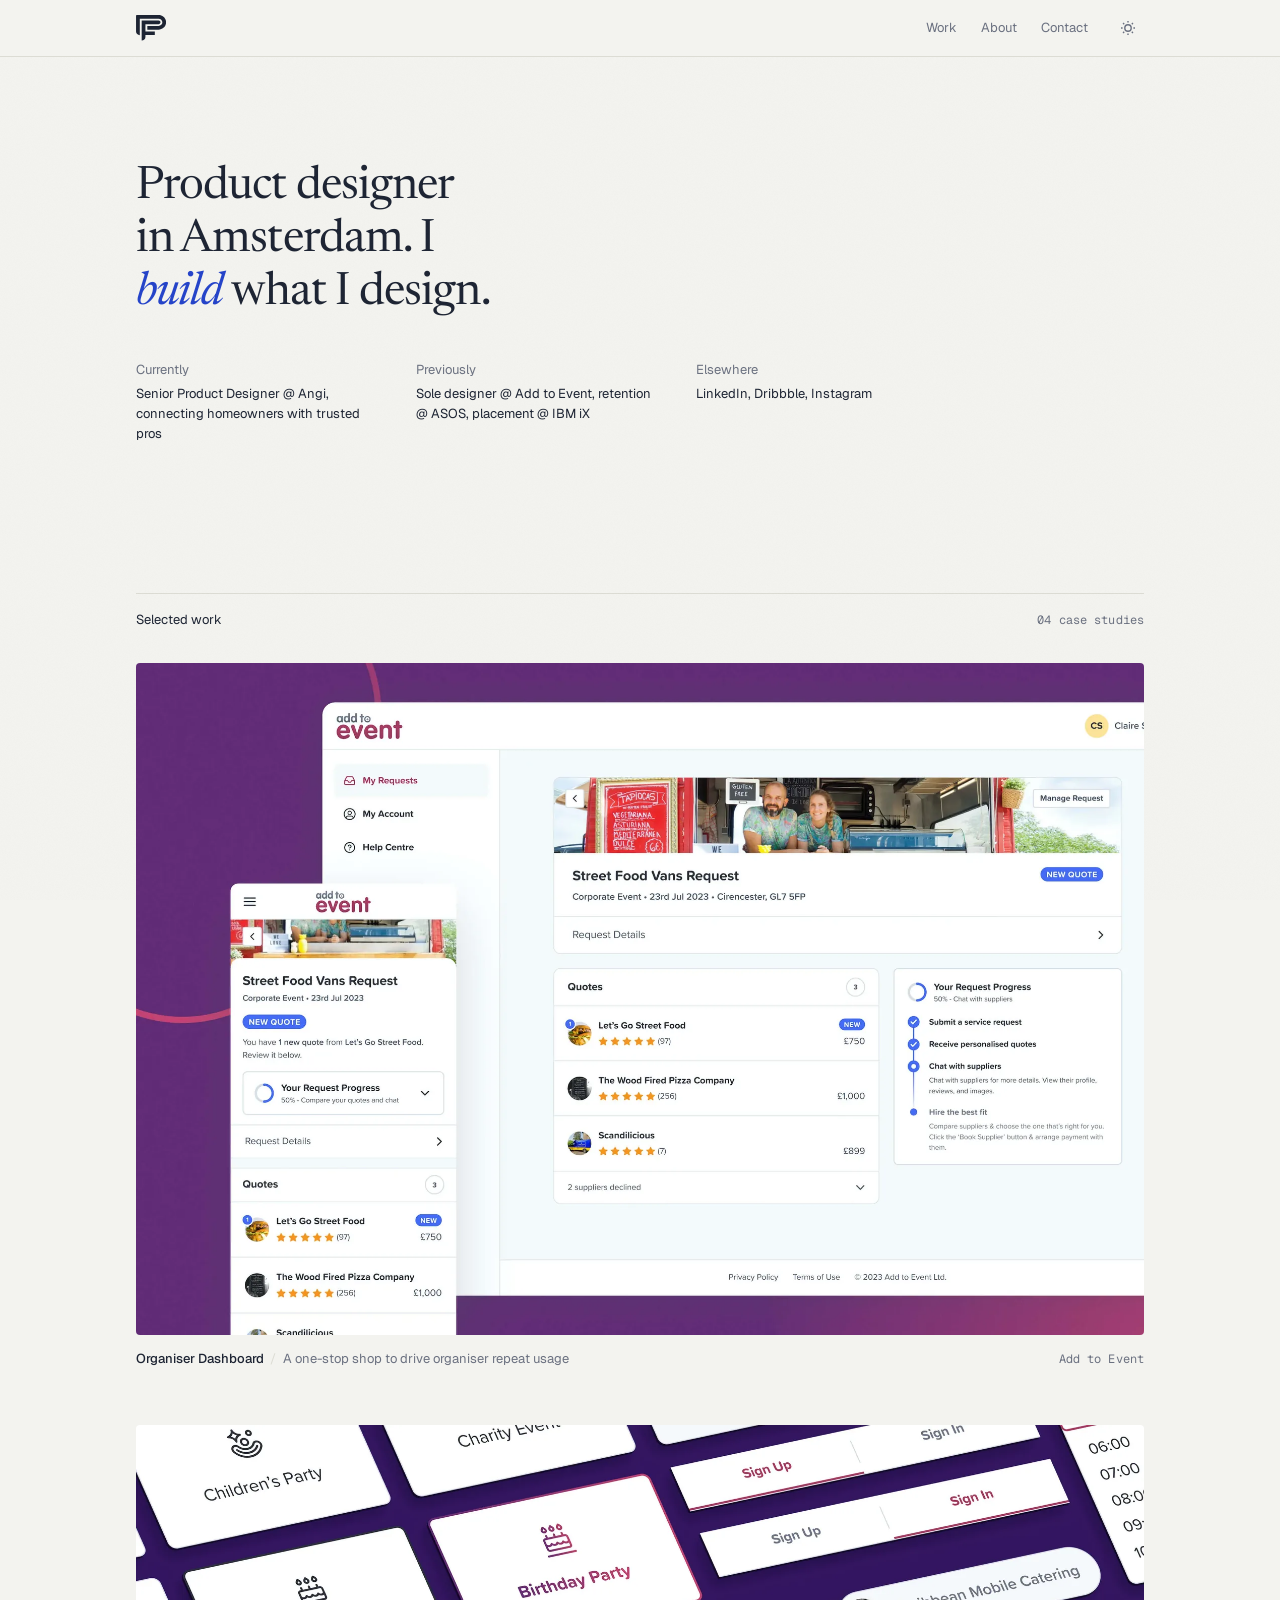
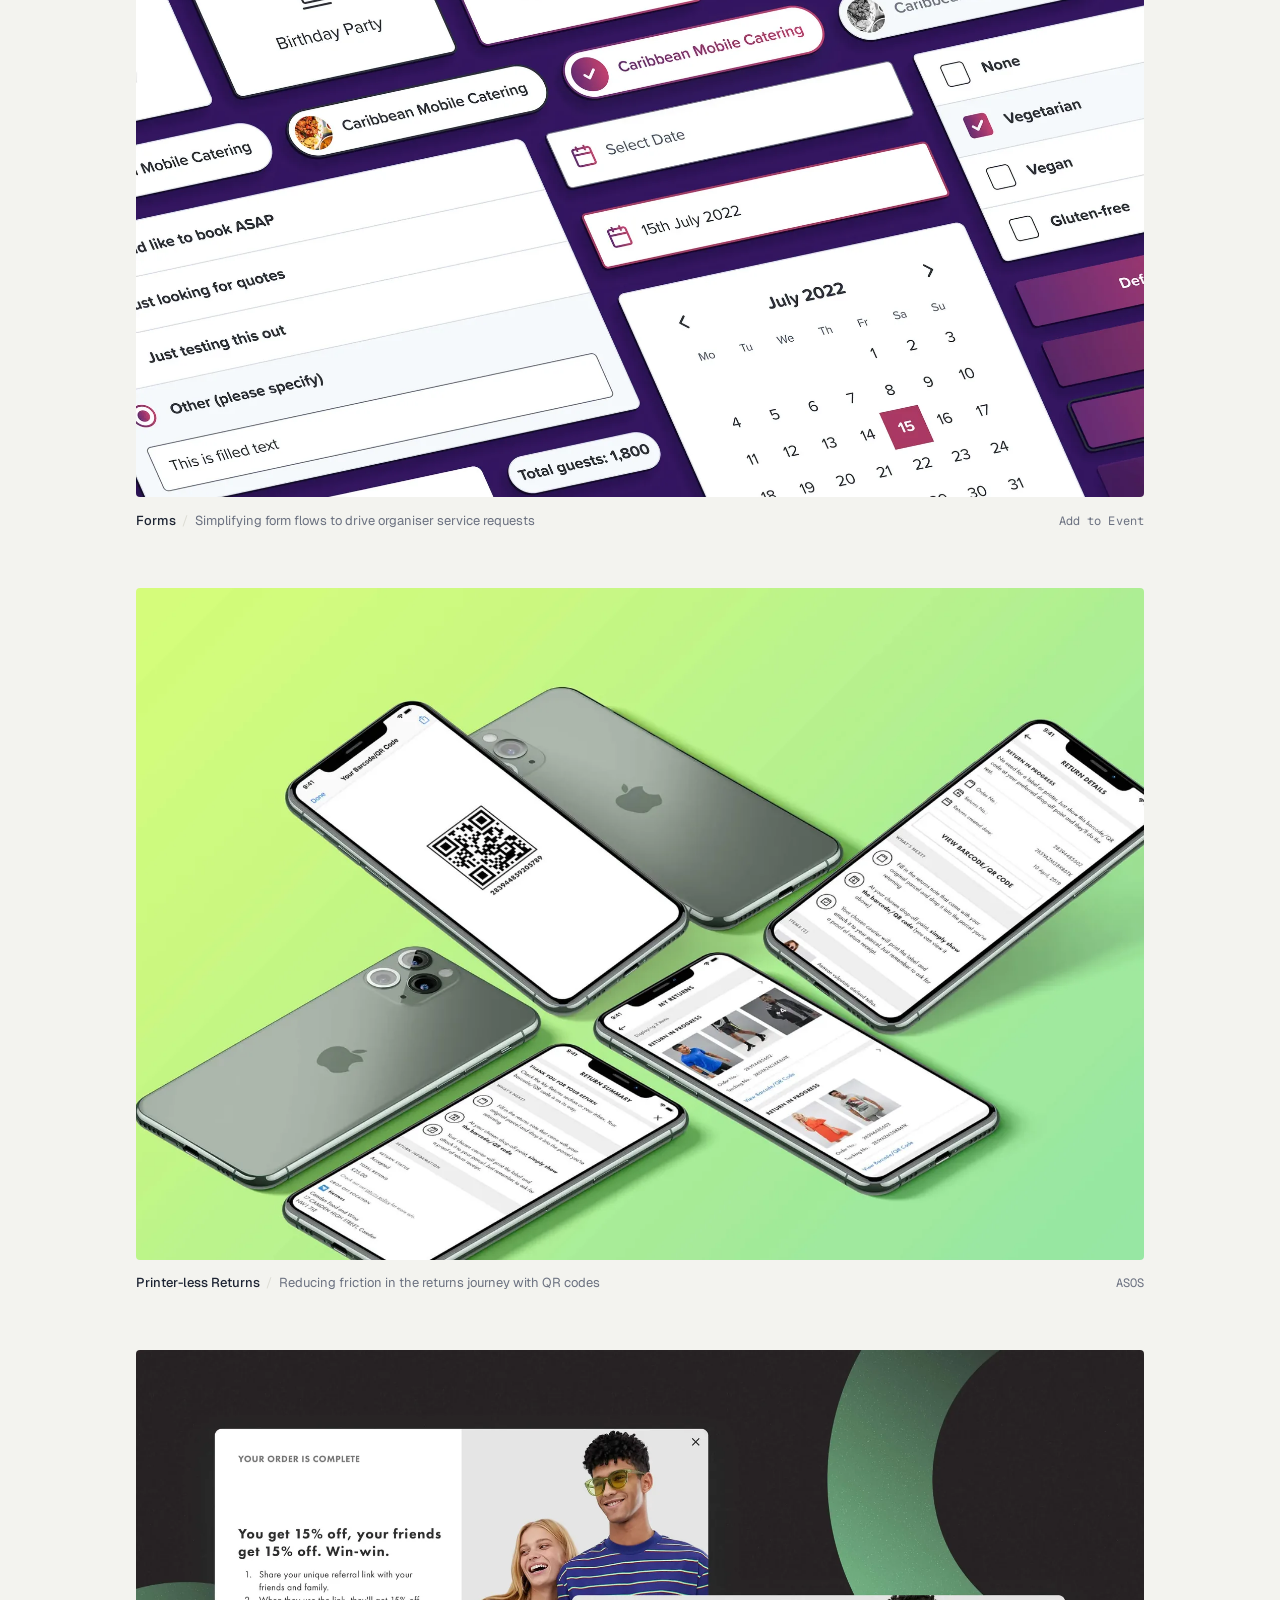
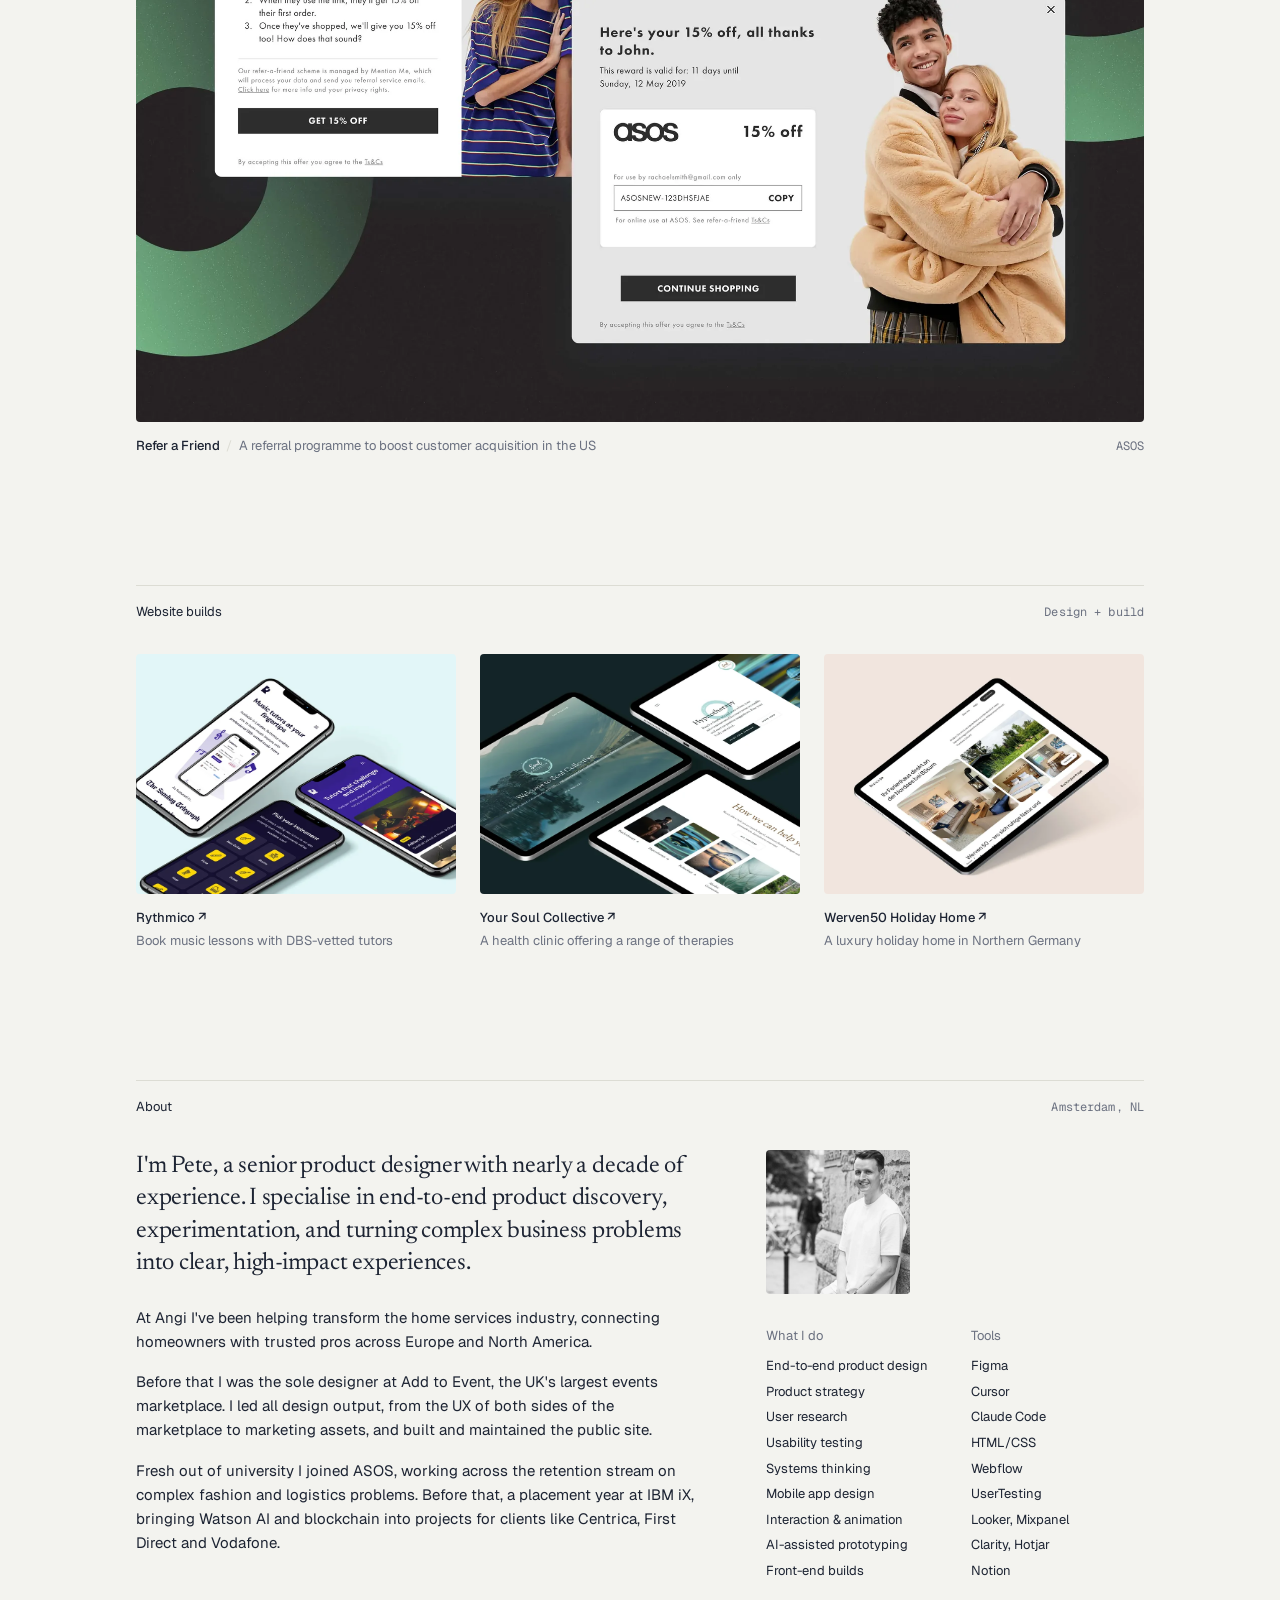
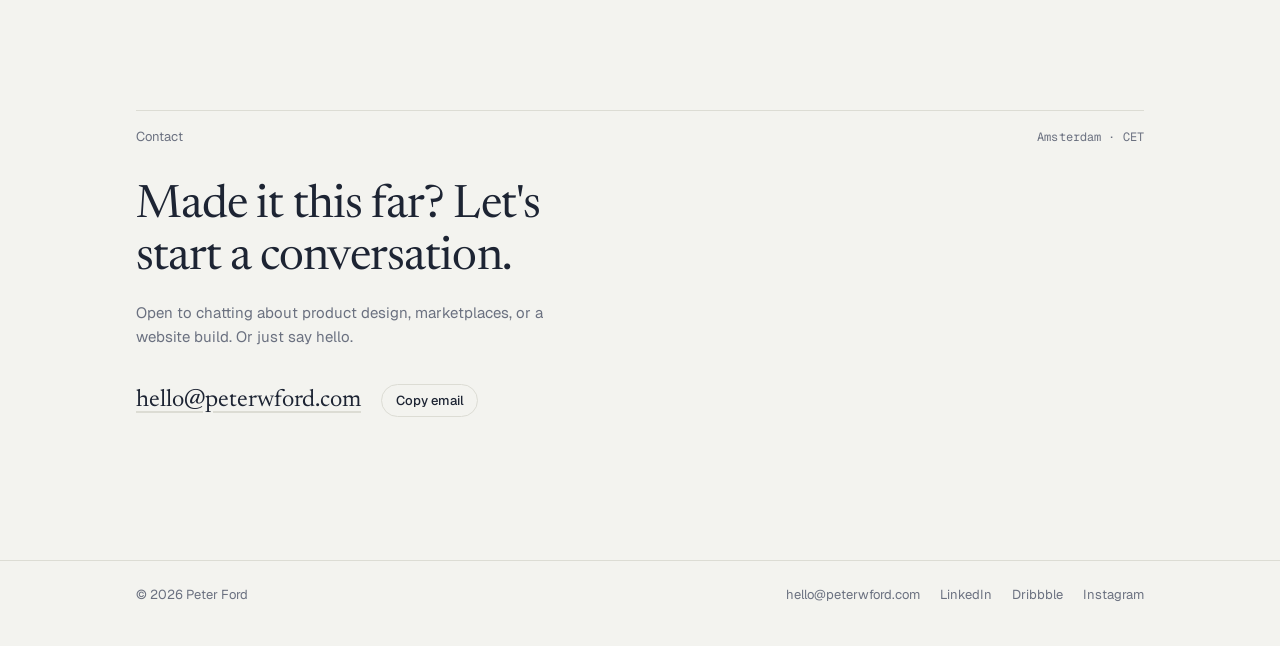
==== index.html @ cb2df2dd "Homepage headline without the name; matching share image Co-Authored-By: Claude Opus 5.5 <noreply@an" ====
<!DOCTYPE html>
<html lang="en">
<head>
  <meta charset="utf-8">
  <meta name="viewport" content="width=device-width, initial-scale=1">
  <title>Peter Ford · Product Designer &amp; Builder</title>
  <meta name="description" content="Pete Ford is a senior product designer in Amsterdam with nearly a decade of experience across marketplaces and e-commerce, at Angi, Add to Event, ASOS and IBM iX.">
  <link rel="canonical" href="https://www.peterwford.com/">
  <meta property="og:type" content="website">
  <meta property="og:url" content="https://www.peterwford.com/">
  <meta property="og:title" content="Peter Ford · Product Designer &amp; Builder">
  <meta property="og:description" content="Pete Ford is a senior product designer in Amsterdam with nearly a decade of experience across marketplaces and e-commerce, at Angi, Add to Event, ASOS and IBM iX.">
  <meta property="og:image" content="https://www.peterwford.com/assets/og/home.jpg">
  <meta name="twitter:card" content="summary_large_image">
  <link rel="icon" href="favicon.png" type="image/png">
  <link rel="apple-touch-icon" href="apple-touch-icon.png">
  <link rel="preconnect" href="https://fonts.googleapis.com">
  <link rel="preconnect" href="https://fonts.gstatic.com" crossorigin>
  <link rel="stylesheet" href="https://fonts.googleapis.com/css2?family=Geist:wght@400;500&family=Geist+Mono:wght@400&family=Newsreader:ital,opsz,wght@0,6..72,400;1,6..72,400&display=swap">
  <link rel="stylesheet" href="styles.css">
  <script>try { var t = localStorage.getItem("theme"); if (t) document.documentElement.dataset.theme = t; } catch (e) {}</script>
</head>
<body>
  <a class="skip" href="#main">Skip to content</a>
  <header class="nav">
    <div class="wrap">
      <a class="nav__logo" href="./" aria-label="Pete Ford, home"><svg width="33" height="28" viewBox="0 0 47 40" aria-hidden="true" focusable="false"><path fill="currentColor" d="M35.25 8.53293C36.8802 8.53293 38.2029 9.82036 38.2029 11.4072C38.2029 12.994 36.8802 14.2814 35.25 14.2814H14.7644C14.7029 14.2814 14.6721 14.3413 14.6721 14.3713V25.7485L14.7531 25.7488C15.2848 25.751 18.3539 25.7635 21.5411 25.7765L22.0197 25.7784C22.0995 25.7788 22.1794 25.7791 22.2591 25.7794L22.7371 25.7814C25.757 25.7937 28.6106 25.8053 29.2234 25.8079L29.3257 25.8083C29.3386 25.8084 29.3449 25.8084 29.3442 25.8084V31.3174C29.3442 31.3473 29.3135 31.4072 29.252 31.4072H14.6721V34.2814C14.6721 37.4252 12.0576 40 8.79712 40V8.68264C8.79712 8.59281 8.85864 8.53293 8.95092 8.53293H35.25ZM35.25 0C41.7402 0 47 5.11976 47 11.4371L46.9984 11.6282C46.8936 17.8574 41.6746 22.8743 35.25 22.8743H17.7173C17.6865 22.8743 17.625 22.8443 17.625 22.7844V17.2754C17.625 17.2455 17.6558 17.1856 17.7173 17.1856H35.25C38.4797 17.1856 41.125 14.6108 41.125 11.4671C41.125 8.32335 38.5105 5.7485 35.25 5.7485H5.96728C5.90576 5.7485 5.875 5.77844 5.875 5.83832V31.4671C2.64529 31.4671 0 28.9222 0 25.7485V1.0479C0 0.479042 0.492147 0 1.07657 0H35.25Z"/></svg></a>
      <nav aria-label="Main">
        <ul class="nav__links">
          <li><a href="#work">Work</a></li>
          <li><a href="#about">About</a></li>
          <li><a href="#contact">Contact</a></li>
          <li><button class="theme-toggle" id="theme-toggle" type="button" aria-label="Switch between light and dark mode">
            <svg width="16" height="16" viewBox="0 0 16 16" fill="none" stroke="currentColor" stroke-width="1.4" aria-hidden="true"><circle cx="8" cy="8" r="3.2"/><path d="M8 1v1.6M8 13.4V15M1 8h1.6M13.4 8H15M3.05 3.05l1.13 1.13M11.82 11.82l1.13 1.13M3.05 12.95l1.13-1.13M11.82 4.18l1.13-1.13"/></svg>
          </button></li>
        </ul>
      </nav>
    </div>
  </header>

  <main id="main">
    <section class="hero wrap" id="top">
      <h1>Product designer in Amsterdam. I <em>build</em> what I design.</h1>
      <dl class="ledger">
        <div>
          <dt>Currently</dt>
          <dd>Senior Product Designer @ <a href="https://www.angi.com/">Angi</a>, connecting homeowners with trusted pros</dd>
        </div>
        <div>
          <dt>Previously</dt>
          <dd>Sole designer @ <a href="https://www.addtoevent.co.uk/">Add to Event</a>, retention @ <a href="https://www.asos.com/">ASOS</a>, placement @ <a href="https://www.ibm.com/consulting/ibmix">IBM iX</a></dd>
        </div>
        <div>
          <dt>Elsewhere</dt>
          <dd><a href="https://www.linkedin.com/in/peterwford/">LinkedIn</a>, <a href="https://dribbble.com/pete_ford27">Dribbble</a>, <a href="https://www.instagram.com/petewford/">Instagram</a></dd>
        </div>
      </dl>
    </section>

    <section class="section wrap" id="work" aria-labelledby="work-h">
      <div class="section__head"><h2 id="work-h">Selected work</h2><span class="mono">04 case studies</span></div>
      <ul class="work">
        <li>
          <a class="plate" href="add-to-event-organiser-dashboard">
            <div class="plate__img"><img src="assets/img/home/organiser-dashboard.webp" srcset="assets/img/home/organiser-dashboard-1000.webp 1000w, assets/img/home/organiser-dashboard.webp 2000w" sizes="(min-width: 68rem) 64rem, 100vw" width="2000" height="1500" alt="Four mobile screens: My Requests, the request overview, the quote chat and a supplier profile" loading="lazy" decoding="async"></div>
            <div class="plate__cap"><span><strong>Organiser Dashboard</strong><span class="sep">/</span><span class="sub">A one-stop shop to drive organiser repeat usage</span></span><span class="mono sub">Add to Event</span></div>
          </a>
        </li>
        <li>
          <a class="plate" href="add-to-event-forms">
            <div class="plate__img"><img src="assets/img/home/forms.webp" srcset="assets/img/home/forms-1000.webp 1000w, assets/img/home/forms.webp 2000w" sizes="(min-width: 68rem) 64rem, 100vw" width="2000" height="1333" alt="Design system components from the new request forms" loading="lazy" decoding="async"></div>
            <div class="plate__cap"><span><strong>Forms</strong><span class="sep">/</span><span class="sub">Simplifying form flows to drive organiser service requests</span></span><span class="mono sub">Add to Event</span></div>
          </a>
        </li>
        <li>
          <a class="plate" href="asos-printerless-returns">
            <div class="plate__img"><img src="assets/img/printerless-returns/asos-printerless-returns-ios-iphone-header-image.webp" srcset="assets/img/printerless-returns/asos-printerless-returns-ios-iphone-header-image-1000.webp 1000w, assets/img/printerless-returns/asos-printerless-returns-ios-iphone-header-image.webp 2000w" sizes="(min-width: 68rem) 64rem, 100vw" width="2000" height="1124" alt="ASOS Printer-less Returns screens on iOS" loading="lazy" decoding="async"></div>
            <div class="plate__cap"><span><strong>Printer-less Returns</strong><span class="sep">/</span><span class="sub">Reducing friction in the returns journey with QR codes</span></span><span class="mono sub">ASOS</span></div>
          </a>
        </li>
        <li>
          <a class="plate" href="asos-refer-a-friend">
            <div class="plate__img"><img src="assets/img/home/refer-a-friend.webp" srcset="assets/img/home/refer-a-friend-1000.webp 1000w, assets/img/home/refer-a-friend.webp 2000w" sizes="(min-width: 68rem) 64rem, 100vw" width="2000" height="1333" alt="Refer a Friend screens for referrers and referees on desktop" loading="lazy" decoding="async"></div>
            <div class="plate__cap"><span><strong>Refer a Friend</strong><span class="sep">/</span><span class="sub">A referral programme to boost customer acquisition in the US</span></span><span class="mono sub">ASOS</span></div>
          </a>
        </li>
      </ul>
    </section>

    <section class="section wrap" aria-labelledby="builds-h">
      <div class="section__head"><h2 id="builds-h">Website builds</h2><span class="mono">Design + build</span></div>
      <ul class="builds">
        <li>
          <a class="plate" href="https://rythmico.com/">
            <div class="plate__img"><img src="assets/img/home/rythmico.webp" srcset="assets/img/home/rythmico-1000.webp 1000w, assets/img/home/rythmico.webp 2000w" sizes="(min-width: 68rem) 21rem, (min-width: 760px) 33vw, 100vw" width="2000" height="1334" alt="Three iPhones showing the Rythmico website" loading="lazy" decoding="async"></div>
            <div class="plate__cap"><strong>Rythmico ↗</strong><span class="sub">Book music lessons with DBS-vetted tutors</span></div>
          </a>
        </li>
        <li>
          <a class="plate" href="https://www.yoursoulcollective.co.uk/">
            <div class="plate__img"><img src="assets/img/home/your-soul-collective.webp" srcset="assets/img/home/your-soul-collective-1000.webp 1000w, assets/img/home/your-soul-collective.webp 2000w" sizes="(min-width: 68rem) 21rem, (min-width: 760px) 33vw, 100vw" width="2000" height="1334" alt="Three iPads showing the Your Soul Collective website" loading="lazy" decoding="async"></div>
            <div class="plate__cap"><strong>Your Soul Collective ↗</strong><span class="sub">A health clinic offering a range of therapies</span></div>
          </a>
        </li>
        <li>
          <a class="plate" href="https://www.werven50.com/">
            <div class="plate__img"><img src="assets/img/home/werven50.webp" srcset="assets/img/home/werven50-1000.webp 1000w, assets/img/home/werven50.webp 2000w" sizes="(min-width: 68rem) 21rem, (min-width: 760px) 33vw, 100vw" width="2000" height="1333" alt="An iPad showing the Werven50 holiday home website" loading="lazy" decoding="async"></div>
            <div class="plate__cap"><strong>Werven50 Holiday Home ↗</strong><span class="sub">A luxury holiday home in Northern Germany</span></div>
          </a>
        </li>
      </ul>
    </section>

    <section class="section wrap" id="about" aria-labelledby="about-h">
      <div class="section__head"><h2 id="about-h">About</h2><span class="mono">Amsterdam, NL</span></div>
      <div class="about">
        <div class="about__copy">
          <p>I'm Pete, a senior product designer with nearly a decade of experience. I specialise in end-to-end product discovery, experimentation, and turning complex business problems into clear, high-impact experiences.</p>
          <p>At Angi I've been helping transform the home services industry, connecting homeowners with trusted pros across Europe and North America.</p>
          <p>Before that I was the sole designer at Add to Event, the UK's largest events marketplace. I led all design output, from the UX of both sides of the marketplace to marketing assets, and built and maintained the public site.</p>
          <p>Fresh out of university I joined ASOS, working across the retention stream on complex fashion and logistics problems. Before that, a placement year at IBM iX, bringing Watson AI and blockchain into projects for clients like Centrica, First Direct and Vodafone.</p>
        </div>
        <div class="about__side">
          <img class="portrait" src="assets/img/home/portrait.webp" srcset="assets/img/home/portrait-1000.webp 1000w, assets/img/home/portrait.webp 1333w" sizes="12rem" width="1333" height="2000" alt="Black and white photo of Pete Ford in Bremen, Germany" loading="lazy" decoding="async">
          <div class="lists">
            <div>
              <h3>What I do</h3>
              <ul>
                <li>End-to-end product design</li>
                <li>Product strategy</li>
                <li>User research</li>
                <li>Usability testing</li>
                <li>Systems thinking</li>
                <li>Mobile app design</li>
                <li>Interaction &amp; animation</li>
                <li>AI-assisted prototyping</li>
                <li>Front-end builds</li>
              </ul>
            </div>
            <div>
              <h3>Tools</h3>
              <ul>
                <li>Figma</li>
                <li>Cursor</li>
                <li>Claude Code</li>
                <li>HTML/CSS</li>
                <li>Webflow</li>
                <li>UserTesting</li>
                <li>Looker, Mixpanel</li>
                <li>Clarity, Hotjar</li>
                <li>Notion</li>
              </ul>
            </div>
          </div>
        </div>
      </div>
    </section>

    <section class="section wrap contact" id="contact" aria-labelledby="contact-h">
      <div class="section__head"><span>Contact</span><span class="mono">Amsterdam · CET</span></div>
      <h2 id="contact-h">Made it this far? Let's start a conversation.</h2>
      <p>Open to chatting about product design, marketplaces, or a website build. Or just say hello.</p>
      <div class="contact__row">
        <a class="email" href="mailto:hello@peterwford.com">hello@peterwford.com</a>
        <button class="btn" id="copy-email" type="button" data-email="hello@peterwford.com">Copy email</button>
      </div>
    </section>
  </main>
  <footer class="footer">
    <div class="wrap">
      <span>© 2026 Peter Ford</span>
      <ul>
        <li><a href="mailto:hello@peterwford.com">hello@peterwford.com</a></li>
        <li><a href="https://www.linkedin.com/in/peterwford/">LinkedIn</a></li>
        <li><a href="https://dribbble.com/pete_ford27">Dribbble</a></li>
        <li><a href="https://www.instagram.com/petewford/">Instagram</a></li>
      </ul>
    </div>
  </footer>
  <script src="script.js"></script>
</body>
</html>
---- styles.css ----
/* Layout idea: one left-aligned editorial column; a sentence-as-headline,
   a Currently/Previously ledger, then work as large stacked plates with
   quiet mono captions underneath. */
:root {
  --paper: #f3f3ef;
  --ink: #1d2433;
  --muted: #6b7180;
  --rule: #dcdcd4;
  --accent: #2443c9;
  --plate: #e6e6df;

  --display: "Newsreader", "Iowan Old Style", Georgia, serif;
  --body: "Geist", "Helvetica Neue", Arial, sans-serif;
  --mono: "Geist Mono", ui-monospace, "SF Mono", Menlo, monospace;

  --step--1: 0.8125rem;
  --step-0: 0.9375rem;
  --step-1: 1.125rem;
  --step-2: 1.5rem;
  --step-3: clamp(2rem, 4.2vw, 2.875rem);

  --wrap: 68rem;
  --gutter: clamp(1.25rem, 4vw, 2.5rem);
  color-scheme: light;
}

@media (prefers-color-scheme: dark) {
  :root:not([data-theme="light"]) {
    --paper: #14161b;
    --ink: #e8e8e2;
    --muted: #8d93a0;
    --rule: #2a2d35;
    --accent: #8ea2ff;
    --plate: #1d2027;
    color-scheme: dark;
  }
}
:root[data-theme="dark"] {
  --paper: #14161b;
  --ink: #e8e8e2;
  --muted: #8d93a0;
  --rule: #2a2d35;
  --accent: #8ea2ff;
  --plate: #1d2027;
  color-scheme: dark;
}

*, *::before, *::after { box-sizing: border-box; }
html { -webkit-text-size-adjust: 100%; scroll-behavior: smooth; }
@media (prefers-reduced-motion: reduce) { html { scroll-behavior: auto; } * { transition: none !important; } }

body {
  margin: 0;
  background: var(--paper);
  color: var(--ink);
  font: 400 var(--step-0)/1.6 var(--body);
  -webkit-font-smoothing: antialiased;
}
/* faint paper grain */
body::before {
  content: "";
  position: fixed; inset: 0;
  pointer-events: none;
  opacity: .35;
  background-image: url("data:image/svg+xml,%3Csvg xmlns='http://www.w3.org/2000/svg' width='160' height='160'%3E%3Cfilter id='n'%3E%3CfeTurbulence type='fractalNoise' baseFrequency='.9' numOctaves='2' stitchTiles='stitch'/%3E%3CfeColorMatrix values='0 0 0 0 0.5 0 0 0 0 0.5 0 0 0 0 0.5 0 0 0 .06 0'/%3E%3C/filter%3E%3Crect width='100%25' height='100%25' filter='url(%23n)'/%3E%3C/svg%3E");
}

a { color: inherit; text-decoration-color: var(--rule); text-underline-offset: .2em; transition: color .15s, text-decoration-color .15s; }
a:hover { color: var(--accent); text-decoration-color: currentColor; }
:focus-visible { outline: 2px solid var(--accent); outline-offset: 3px; border-radius: 2px; }
img { max-width: 100%; display: block; }

.wrap { max-width: var(--wrap); margin: 0 auto; padding: 0 var(--gutter); }

/* Nav */
.nav {
  position: sticky; top: 0; z-index: 10;
  background: color-mix(in srgb, var(--paper) 88%, transparent);
  backdrop-filter: blur(10px);
  -webkit-backdrop-filter: blur(10px);
  border-bottom: 1px solid var(--rule);
}
.nav .wrap { display: flex; align-items: center; justify-content: space-between; gap: 1rem; height: 3.5rem; }
.nav__logo { display: flex; align-items: center; color: var(--ink); text-decoration: none; }
.nav__logo svg { display: block; width: auto; height: 1.6rem; }
.nav__logo:hover { color: var(--accent); }
.nav__links { display: flex; align-items: center; gap: 1.5rem; list-style: none; margin: 0; padding: 0; font-size: var(--step--1); }
.nav__links a { color: var(--muted); text-decoration: none; }
.nav__links a:hover, .nav__links a[aria-current="true"] { color: var(--accent); }
.theme-toggle {
  border: 0; background: none; color: var(--muted); cursor: pointer;
  width: 2rem; height: 2rem; display: grid; place-items: center; border-radius: 50%;
}
.theme-toggle:hover { color: var(--accent); }

/* Hero */
.hero { padding-block: clamp(3.5rem, 9vw, 6.5rem) clamp(3rem, 6vw, 4.5rem); }
.hero h1 {
  font-family: var(--display); font-weight: 400;
  font-size: var(--step-3); line-height: 1.15; letter-spacing: -.02em;
  max-width: 22ch; margin: 0 0 2.5rem; text-wrap: balance;
}
.hero h1 em { font-style: italic; color: var(--accent); }
.ledger { display: grid; grid-template-columns: repeat(3, minmax(0, 15rem)); gap: 1.5rem 2.5rem; font-size: var(--step--1); line-height: 1.55; }
.ledger dt { color: var(--muted); margin-bottom: .25rem; }
.ledger dd { margin: 0; }
.ledger a { text-decoration: none; }
.ledger a:hover { text-decoration: underline; }

/* Section headings */
.section { padding-block: clamp(2.5rem, 6vw, 4rem); }
.section__head {
  display: flex; justify-content: space-between; align-items: baseline;
  border-top: 1px solid var(--rule); padding-top: 1rem; margin-bottom: 2rem;
  font-size: var(--step--1); color: var(--muted);
}
.section__head h2 { font: inherit; color: var(--ink); margin: 0; }
.mono { font-family: var(--mono); font-size: .75rem; letter-spacing: .01em; }

/* Work plates */
.work { display: grid; gap: clamp(2.5rem, 5vw, 3.5rem); list-style: none; margin: 0; padding: 0; }
.plate { display: block; text-decoration: none; color: inherit; }
.plate__img {
  aspect-ratio: 3 / 2; border-radius: 4px; overflow: hidden;
  background: var(--plate); position: relative;
}
.plate__img img { width: 100%; height: 100%; object-fit: cover; transition: transform .6s cubic-bezier(.2,.7,.2,1); }
.plate:hover .plate__img img { transform: scale(1.015); }
.plate__cap { display: flex; justify-content: space-between; align-items: baseline; gap: 1rem; margin-top: .85rem; font-size: var(--step--1); }
.plate__cap strong { font-weight: 500; }
.plate__cap .sub { color: var(--muted); }
.plate__cap .sep { color: var(--rule); margin: 0 .4rem; }
.plate:hover .plate__cap strong { color: var(--accent); }

/* Website builds */
.builds { display: grid; grid-template-columns: repeat(3, minmax(0, 1fr)); gap: 1.5rem; list-style: none; margin: 0; padding: 0; }
.builds .plate__img { aspect-ratio: 4 / 3; }
.builds .plate__cap { flex-direction: column; gap: .15rem; }

/* About */
.about { display: grid; grid-template-columns: minmax(0, 1.5fr) minmax(0, 1fr); gap: 2.5rem 4rem; }
.about__copy p { margin: 0 0 1.1em; max-width: 62ch; }
.about__copy p:first-child { font-family: var(--display); font-size: var(--step-2); line-height: 1.35; letter-spacing: -.01em; }
.lists { display: grid; grid-template-columns: 1fr 1fr; gap: 2rem; font-size: var(--step--1); align-content: start; }
.lists h3 { font: inherit; color: var(--muted); margin: 0 0 .6rem; }
.lists ul { list-style: none; margin: 0; padding: 0; display: grid; gap: .3rem; }

/* Contact */
.contact h2 { font-family: var(--display); font-weight: 400; font-size: var(--step-3); line-height: 1.15; letter-spacing: -.02em; margin: 0 0 1rem; max-width: 18ch; text-wrap: balance; }
.contact p { color: var(--muted); max-width: 46ch; margin: 0 0 2rem; }
.contact__row { display: flex; flex-wrap: wrap; align-items: center; gap: .75rem 1.25rem; }
.email { font-family: var(--display); font-size: var(--step-2); text-decoration: underline; text-decoration-color: var(--rule); }
.btn {
  font: 500 var(--step--1) var(--body); color: var(--ink);
  border: 1px solid var(--rule); background: transparent;
  padding: .45rem .85rem; border-radius: 999px; cursor: pointer;
}
.btn:hover { border-color: var(--accent); color: var(--accent); }

/* Footer */
.footer { border-top: 1px solid var(--rule); margin-top: clamp(3rem, 6vw, 5rem); }
.footer .wrap { display: flex; justify-content: space-between; flex-wrap: wrap; gap: 1rem; padding-top: 1.5rem; padding-bottom: 2.5rem; font-size: var(--step--1); color: var(--muted); }
.footer ul { display: flex; gap: 1.25rem; list-style: none; margin: 0; padding: 0; }
.footer a { text-decoration: none; }

/* Skip link */
.skip { position: absolute; left: -999px; top: .5rem; background: var(--ink); color: var(--paper); padding: .5rem .75rem; border-radius: 4px; z-index: 20; }
.skip:focus { left: .5rem; }

.eyebrow { color: var(--muted); margin: 0 0 1rem; }
.lede { font-size: var(--step-1); color: var(--muted); }

/* About side */
.about__side { display: grid; gap: 2rem; align-content: start; }
.portrait { width: 9rem; height: 9rem; aspect-ratio: 1; object-fit: cover; object-position: 50% 20%; border-radius: 4px; filter: grayscale(1); }

/* Case study */
.cs-head { padding: clamp(2.5rem, 7vw, 4.5rem) var(--gutter) clamp(2rem, 4vw, 3rem); }
.back { display: inline-block; font-size: var(--step--1); color: var(--muted); text-decoration: none; margin-bottom: 2.5rem; }
.back:hover { color: var(--accent); }
.cs-head h1 {
  font-family: var(--display); font-weight: 400; font-size: var(--step-3);
  line-height: 1.15; letter-spacing: -.02em; max-width: 24ch; margin: 0 0 2.5rem; text-wrap: balance;
}
.cs-head .ledger { grid-template-columns: minmax(0, 13rem) minmax(0, 13rem) minmax(0, 22rem); }
.cs-hero { margin: 0 auto; }
.cs-hero img { width: 100%; height: auto; border-radius: 4px; background: var(--plate); }

.tldr { padding-top: clamp(2.5rem, 5vw, 3.5rem); padding-bottom: clamp(1rem, 3vw, 2rem); }
.tldr__grid { display: grid; grid-template-columns: repeat(4, minmax(0, 1fr)); gap: 1.5rem 2rem; margin: 0; border-top: 1px solid var(--ink); padding-top: 1.25rem; }
.tldr__grid dt { font-family: var(--mono); font-size: .75rem; color: var(--accent); margin-bottom: .5rem; }
.tldr__grid dd { margin: 0; font-size: var(--step--1); line-height: 1.55; }

.cs-sec { display: grid; grid-template-columns: minmax(0, 13rem) minmax(0, 1fr); gap: 1rem 3rem; padding-top: clamp(2.5rem, 6vw, 4.5rem); padding-bottom: 0; }
.cs-sec__label { border-top: 1px solid var(--rule); padding-top: 1rem; align-self: start; position: sticky; top: 4.5rem; }
.cs-sec__label .mono { color: var(--muted); }
.cs-sec__label h2 { font-family: var(--display); font-weight: 400; font-size: var(--step-2); letter-spacing: -.01em; margin: .35rem 0 0; }
.cs-sec__body { border-top: 1px solid var(--rule); padding-top: 1rem; min-width: 0; }
.cs-sec__body > p, .cs-sec__body > ul, .cs-sec__body > h3, .cs-sec__body > .insight { max-width: 40rem; }
.cs-sec__body > p { margin: 0 0 1.1em; font-size: 1.0625rem; line-height: 1.65; }
.cs-sec__body > h3 { font-family: var(--display); font-weight: 400; font-size: var(--step-2); line-height: 1.25; letter-spacing: -.01em; margin: 3rem 0 .75rem; text-wrap: balance; }
.cs-sec__body > h3:first-child { margin-top: .25rem; }
.cs-sec__body > ul { margin: 0 0 1.5em; padding-left: 1.1rem; display: grid; gap: .5rem; font-size: 1rem; }
.cs-sec__body > ul li::marker { color: var(--muted); }

.insight { margin: 1.75rem 0 2rem; padding: 1.1rem 1.25rem 1.2rem; border-left: 2px solid var(--accent); background: color-mix(in srgb, var(--accent) 6%, transparent); border-radius: 0 4px 4px 0; }
.insight p { margin: 0; font-size: 1.0625rem; line-height: 1.6; }
.insight .insight__label { font-size: .75rem; color: var(--accent); margin-bottom: .4rem; }

.stats { display: grid; grid-template-columns: repeat(auto-fit, minmax(12rem, 1fr)); gap: 1.5rem; margin: .5rem 0 2rem; max-width: 40rem; }
.stat { display: grid; gap: .25rem; }
.stat__n { font-family: var(--display); font-size: clamp(2.5rem, 6vw, 3.5rem); line-height: 1; letter-spacing: -.03em; color: var(--accent); font-variant-numeric: tabular-nums; }
.stat__l { font-size: var(--step--1); color: var(--muted); max-width: 22ch; }

.doclink { font-weight: 500; text-decoration: none; border-bottom: 1px solid var(--rule); padding-bottom: .1rem; }
.doclink:hover { border-color: currentColor; }

/* Figures break out across both columns */
.fig { margin: 2rem 0 2.5rem calc(-1 * (13rem + 3rem)); }
.fig__grid { display: grid; gap: .75rem; align-items: start; }
.fig--2 .fig__grid { grid-template-columns: repeat(2, minmax(0, 1fr)); }
.fig--3 .fig__grid { grid-template-columns: repeat(3, minmax(0, 1fr)); }
.fig--4 .fig__grid { grid-template-columns: repeat(4, minmax(0, 1fr)); }
.fig__cell { background: var(--plate); border-radius: 4px; overflow: hidden; }
.fig img { width: 100%; height: auto; }
.fig figcaption { margin-top: .7rem; font-size: var(--step--1); color: var(--muted); }
.fig--video video { display: block; max-width: 100%; max-height: 80vh; margin: 0 auto; border-radius: 4px; background: var(--plate); }
.fig--video { background: var(--plate); border-radius: 4px; padding: clamp(1rem, 3vw, 2rem); }
.fig--video figcaption { text-align: center; }

.next { padding-top: clamp(4rem, 8vw, 6rem); }

@media (max-width: 960px) {
  .cs-sec { grid-template-columns: 1fr; gap: 0; }
  .cs-sec__label { position: static; }
  .cs-sec__body { border-top: 0; padding-top: .75rem; }
  .fig { margin-left: 0; }
  .tldr__grid { grid-template-columns: 1fr 1fr; }
  .fig--4 .fig__grid { grid-template-columns: repeat(2, minmax(0, 1fr)); }
}

@media (max-width: 760px) {
  .ledger { grid-template-columns: 1fr 1fr; }
  .builds { grid-template-columns: 1fr; }
  .about { grid-template-columns: 1fr; }
  .nav__links { gap: 1rem; }
}
@media (max-width: 760px) {
  .cs-head .ledger { grid-template-columns: 1fr 1fr; }
}
@media (max-width: 420px) {
  .ledger, .cs-head .ledger { grid-template-columns: 1fr; }
  .tldr__grid { grid-template-columns: 1fr; }
  .fig--3 .fig__grid { grid-template-columns: 1fr; }
  .plate__cap { flex-direction: column; gap: .15rem; }
}
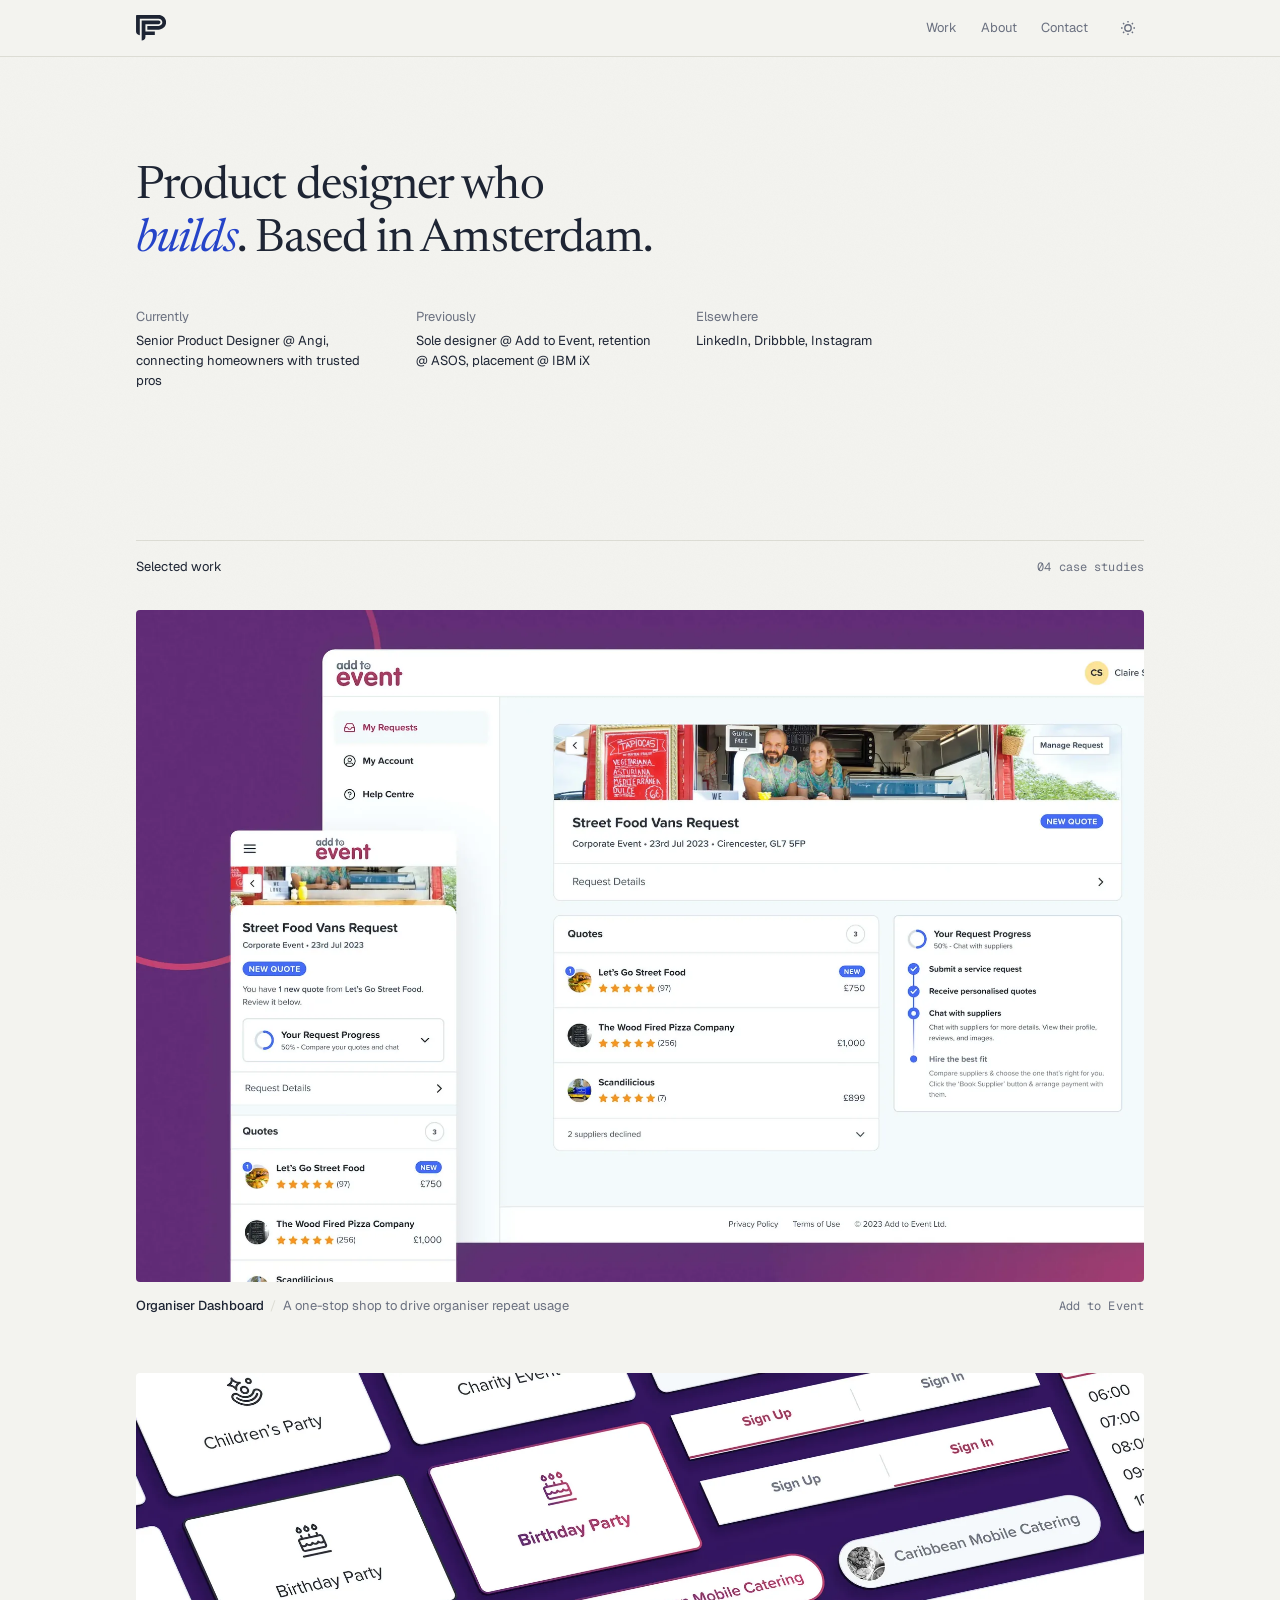
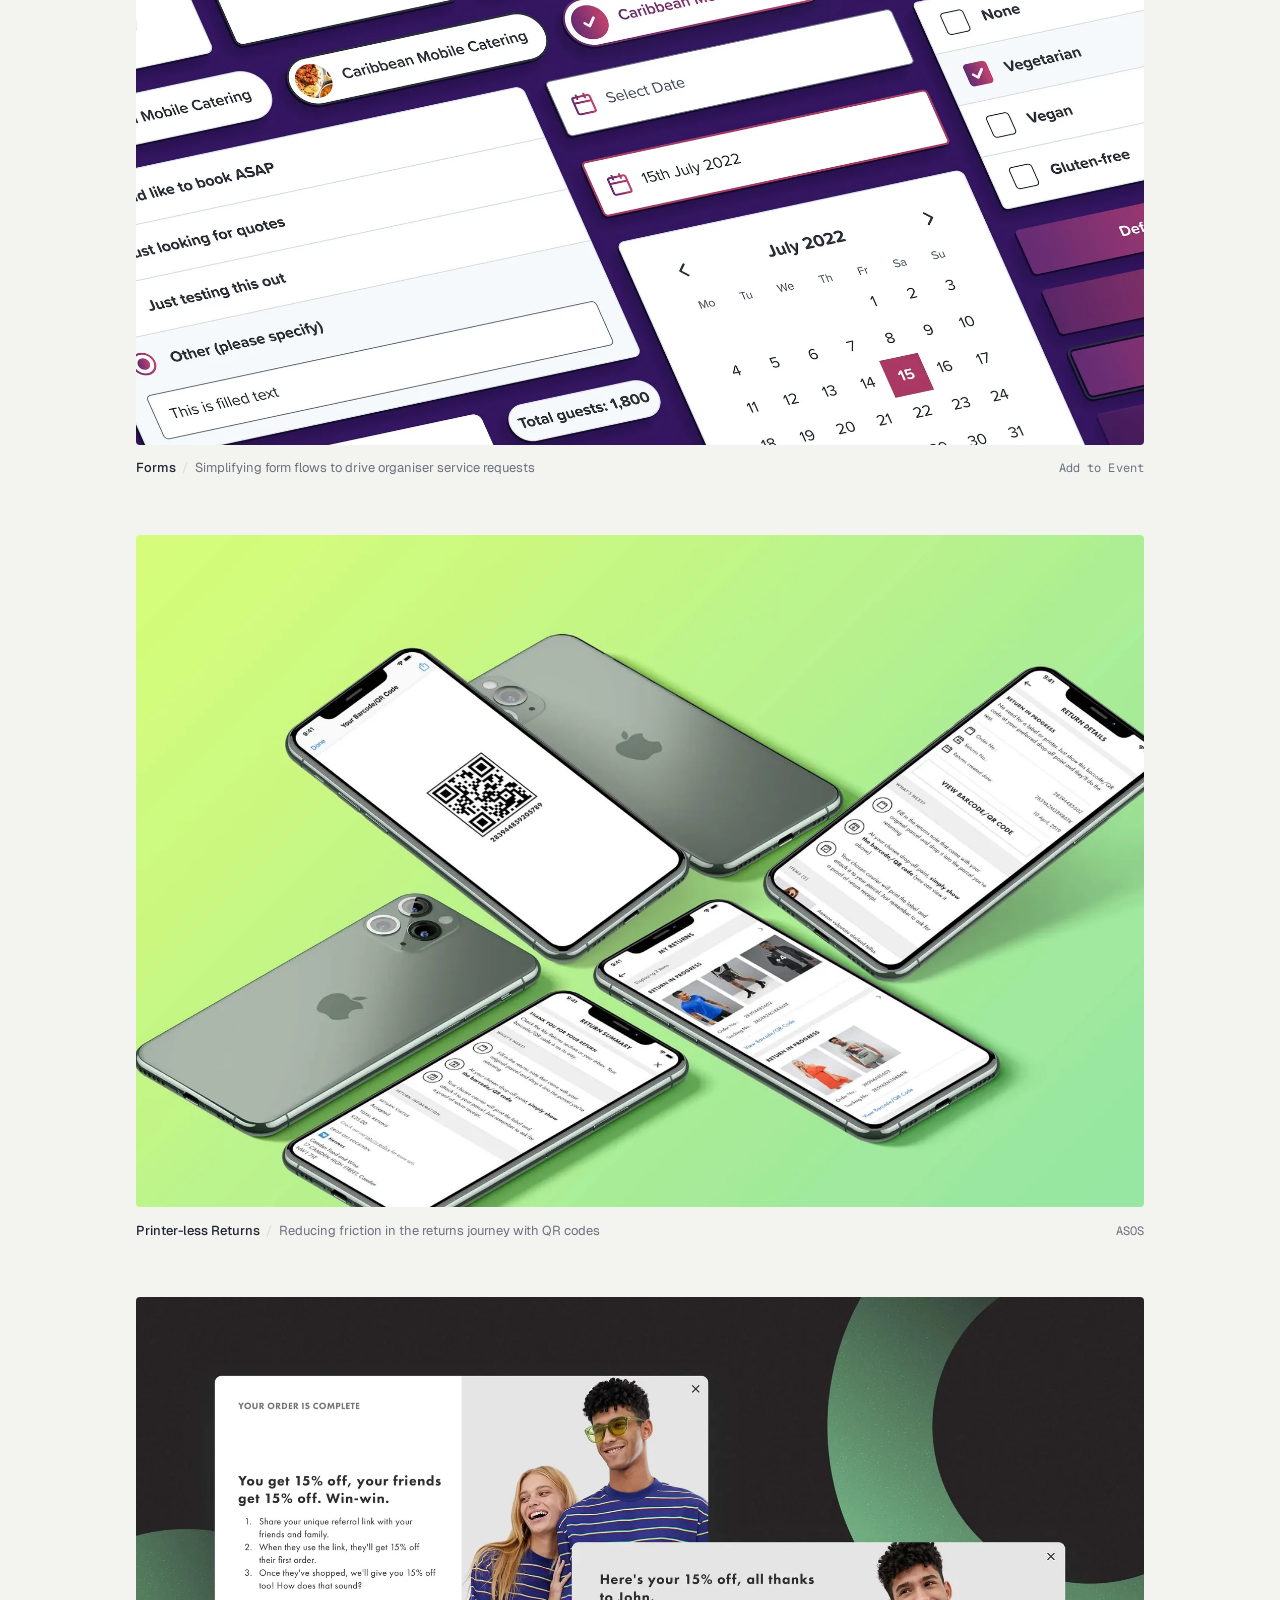
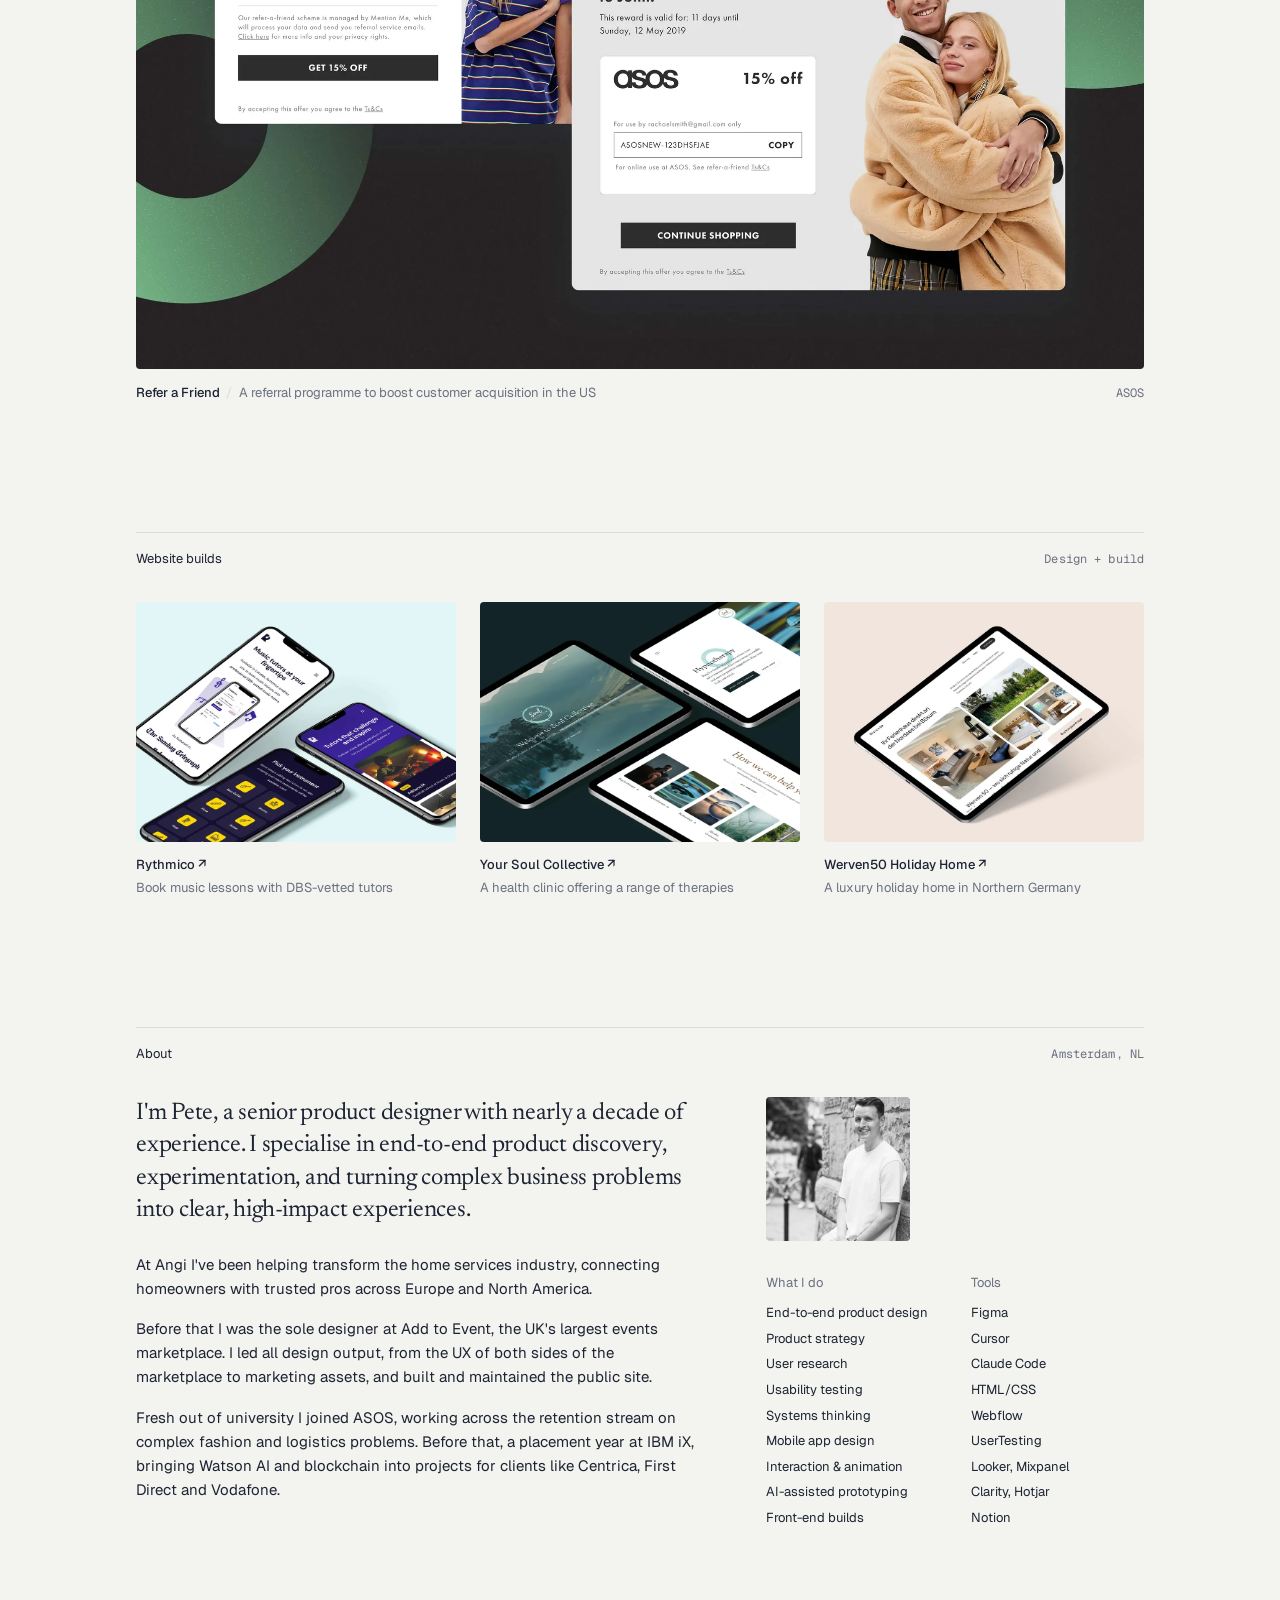
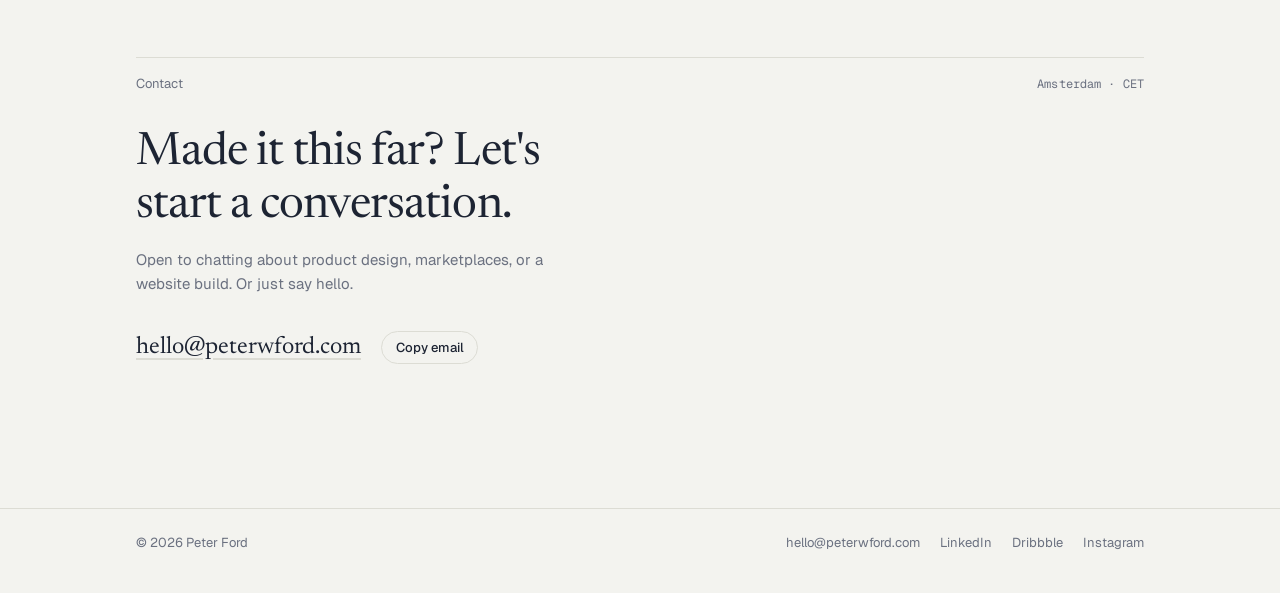
==== commit 1d423436: "Headline: Product designer who builds. Based in Amsterdam. Co-Authored-By: Claude Opus 5.5 <noreply@" ====
--- a/index.html
+++ b/index.html
@@ -40,7 +40,7 @@
 
   <main id="main">
     <section class="hero wrap" id="top">
-      <h1>Product designer in Amsterdam. I <em>build</em> what I design.</h1>
+      <h1>Product designer who <em>builds</em>. Based in Amsterdam.</h1>
       <dl class="ledger">
         <div>
           <dt>Currently</dt>
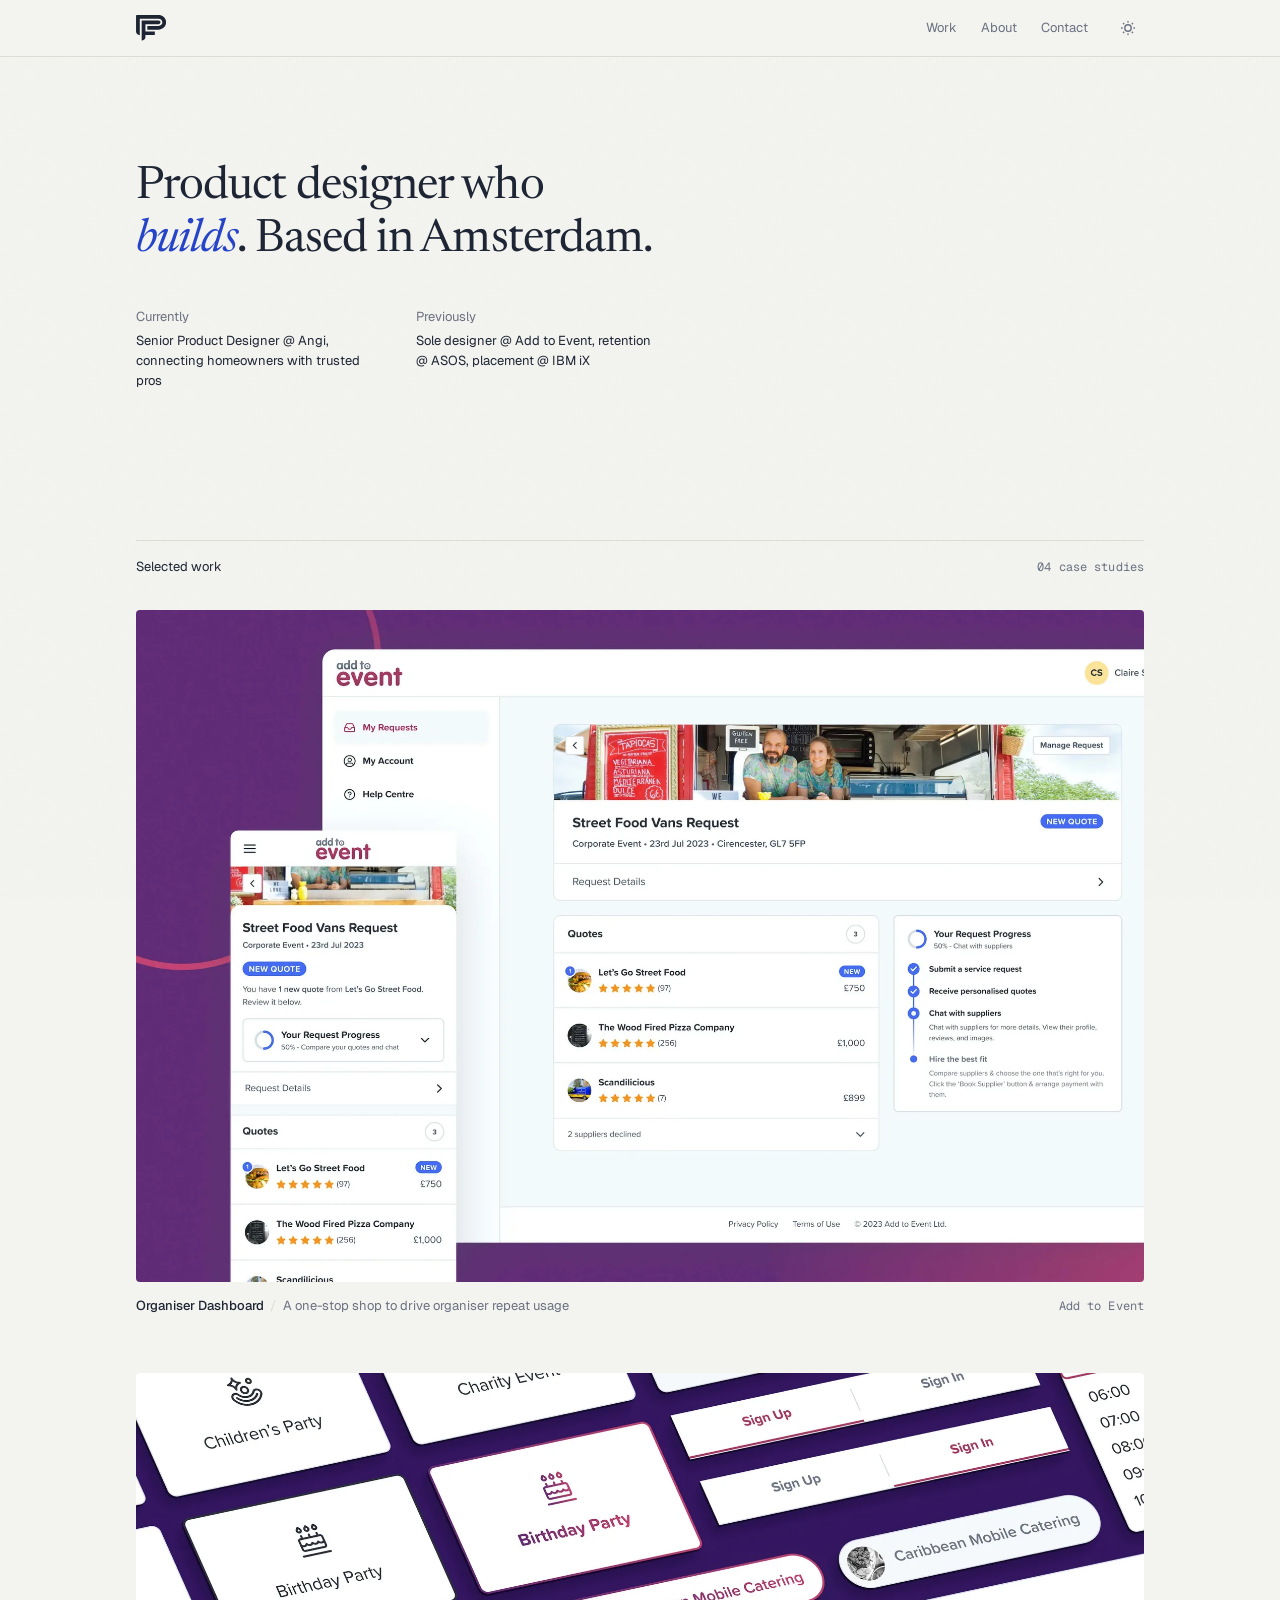
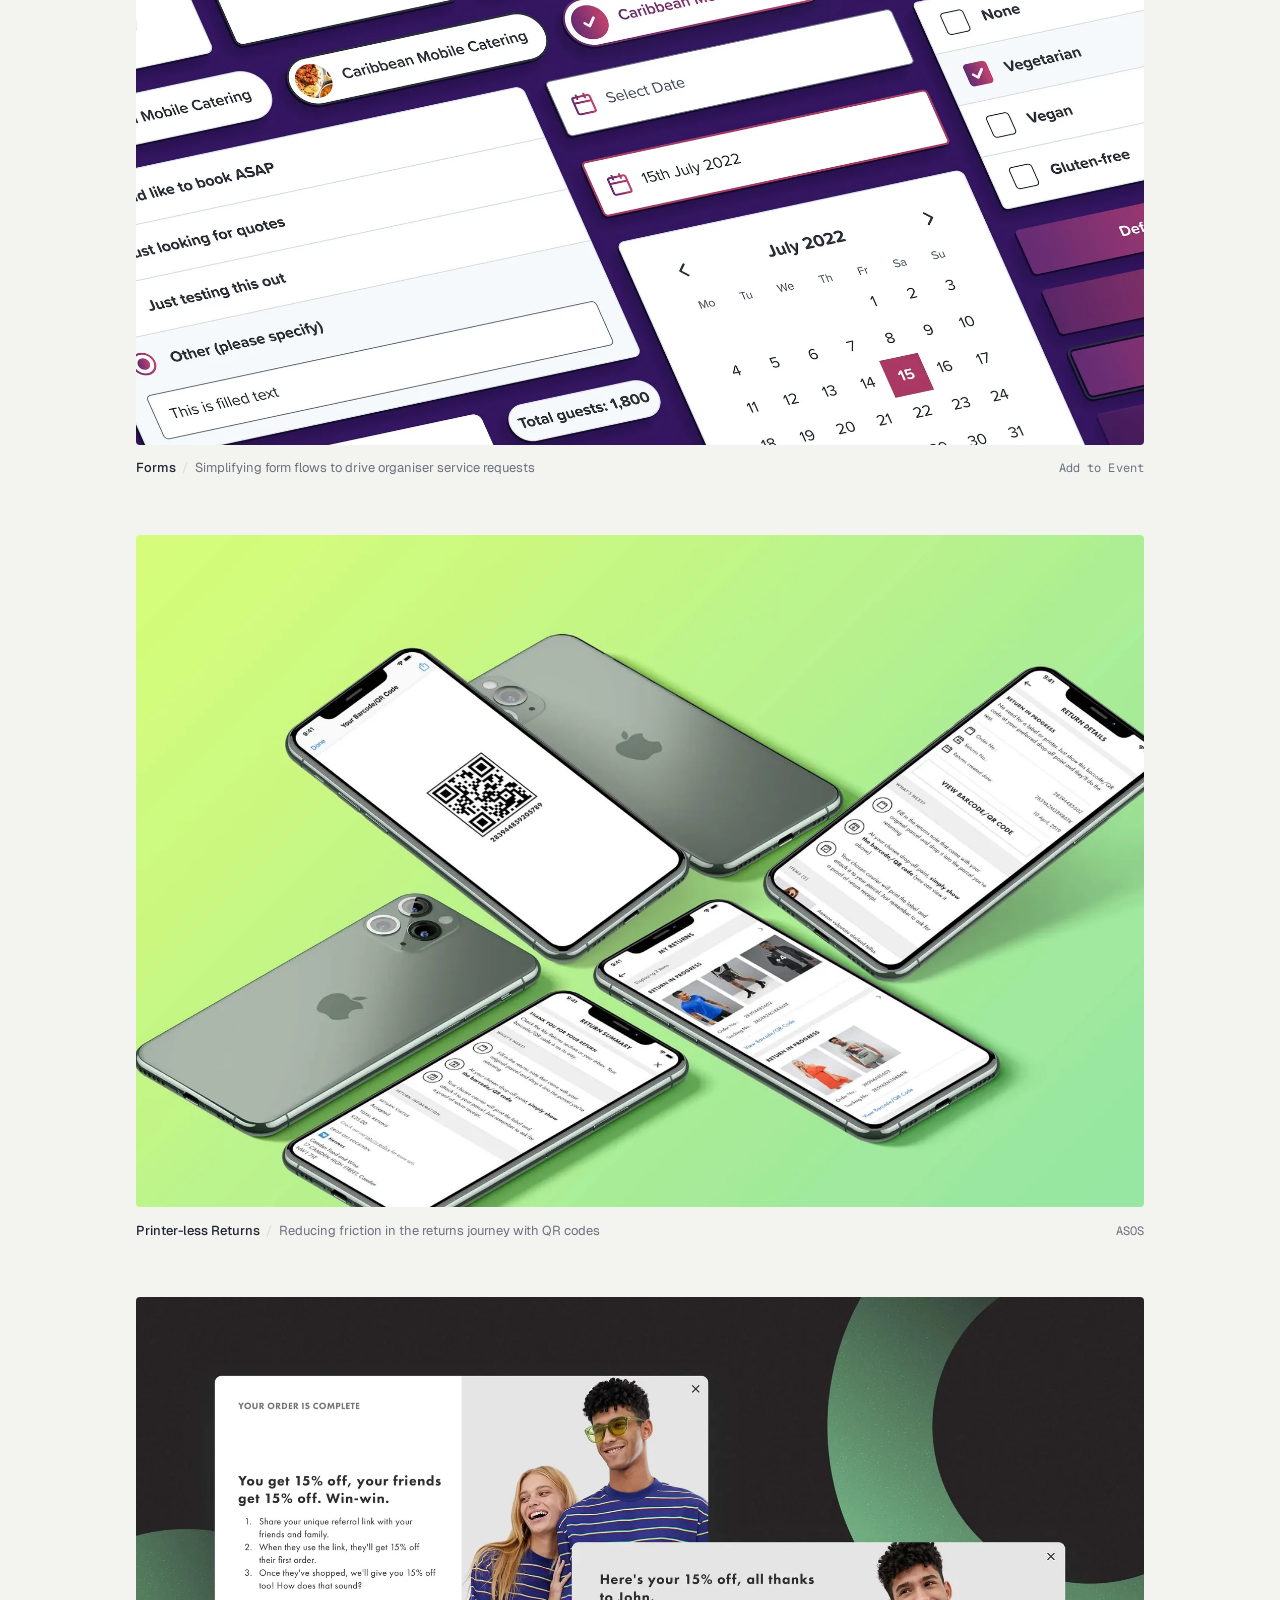
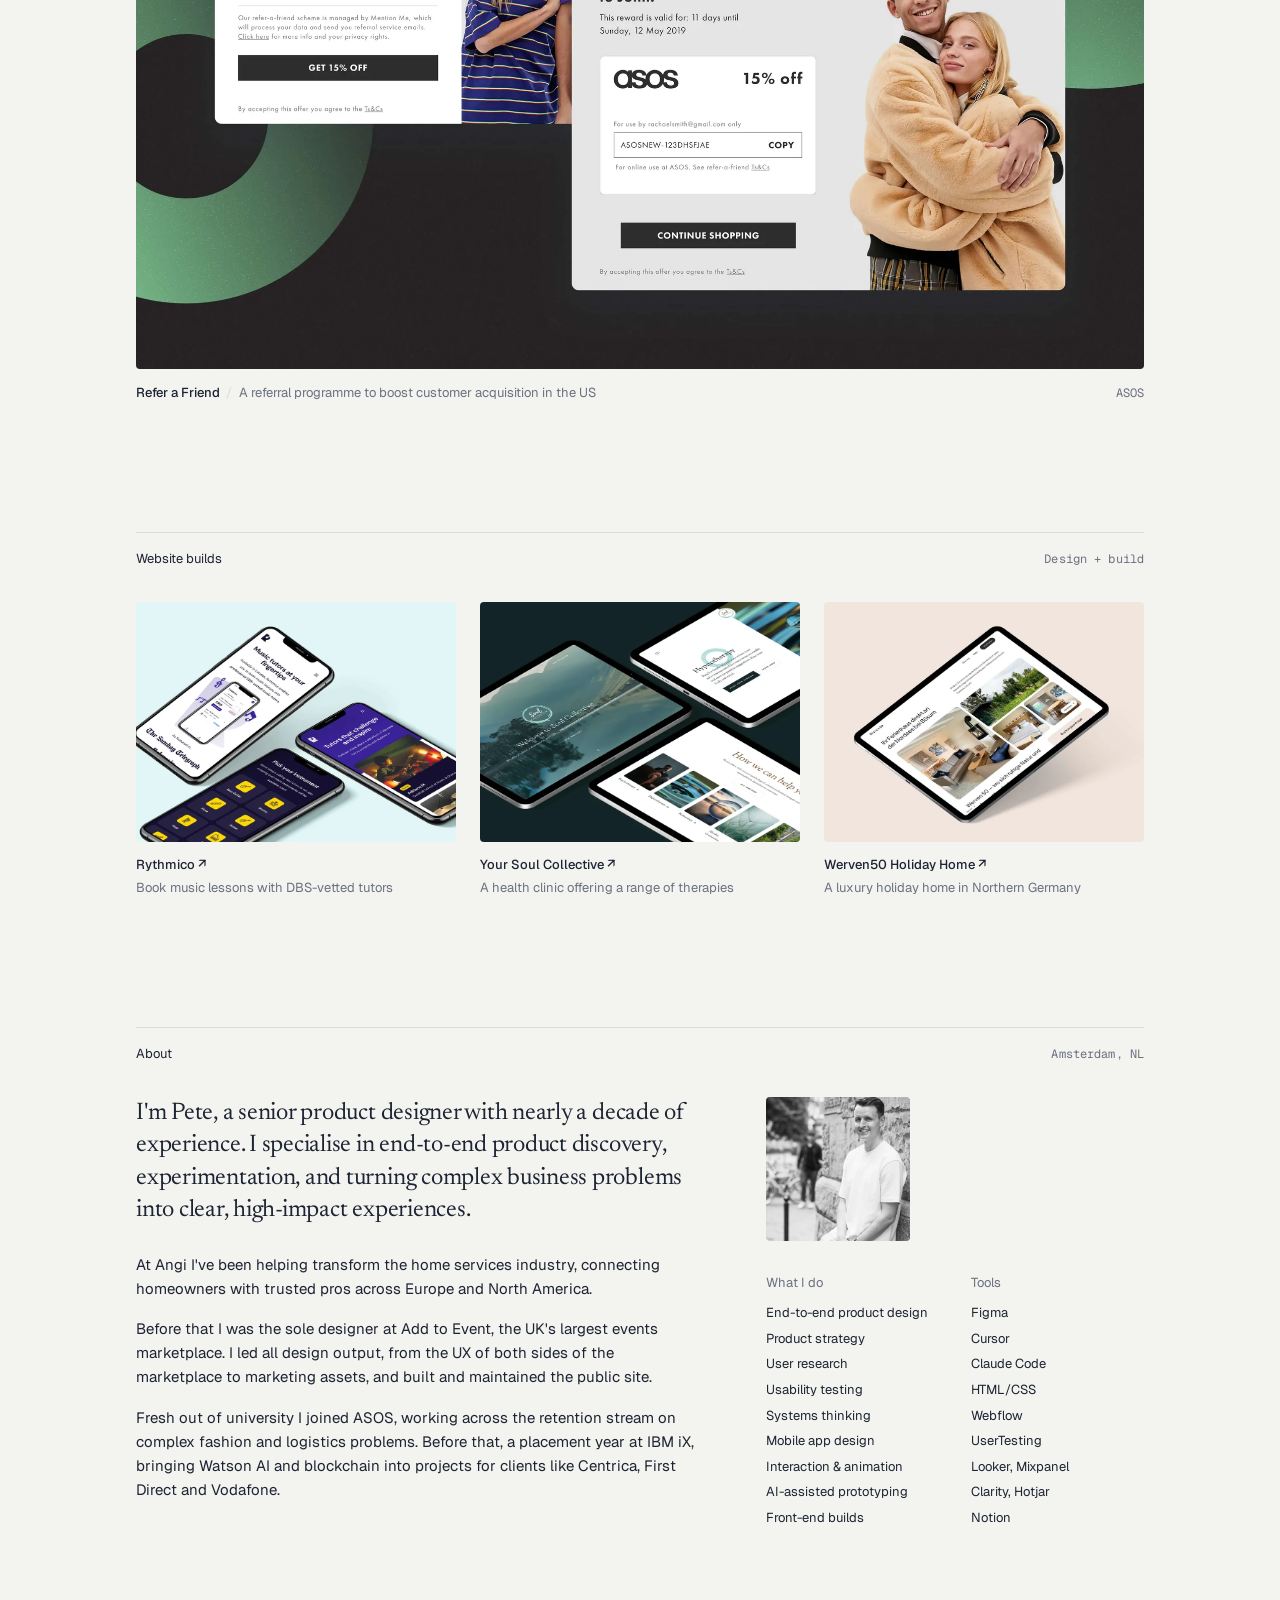
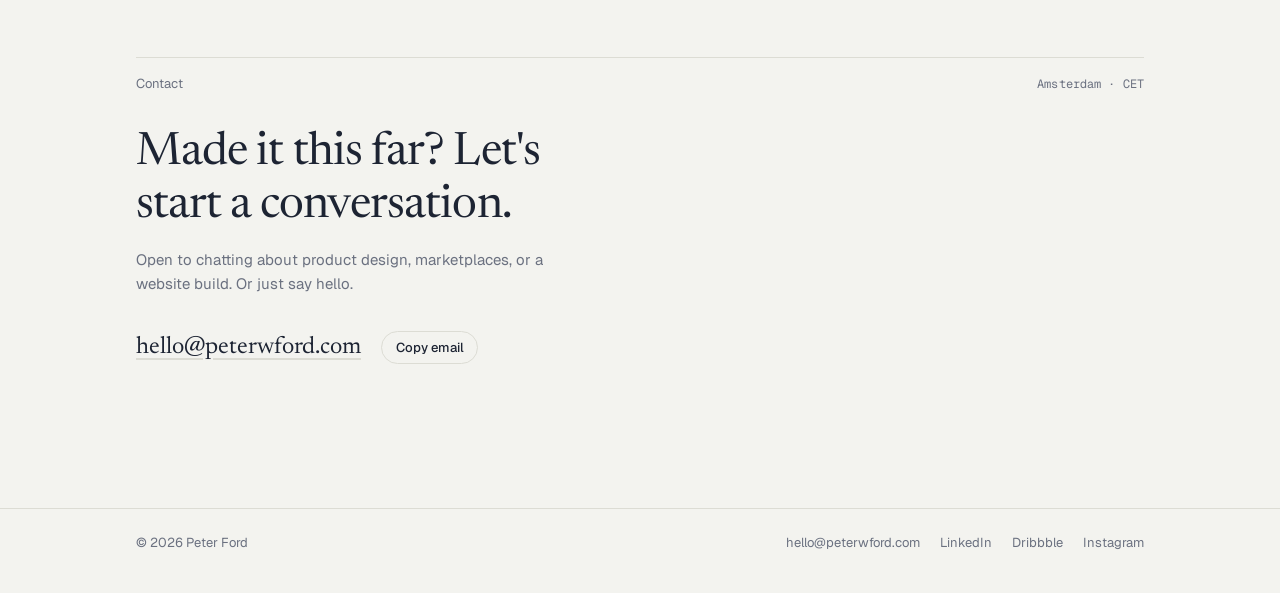
==== commit eff815ab: "Move social links out of the hero; footer keeps them Co-Authored-By: Claude Opus 5.5 <noreply@anthro" ====
--- a/index.html
+++ b/index.html
@@ -49,10 +49,6 @@
         <div>
           <dt>Previously</dt>
           <dd>Sole designer @ <a href="https://www.addtoevent.co.uk/">Add to Event</a>, retention @ <a href="https://www.asos.com/">ASOS</a>, placement @ <a href="https://www.ibm.com/consulting/ibmix">IBM iX</a></dd>
-        </div>
-        <div>
-          <dt>Elsewhere</dt>
-          <dd><a href="https://www.linkedin.com/in/peterwford/">LinkedIn</a>, <a href="https://dribbble.com/pete_ford27">Dribbble</a>, <a href="https://www.instagram.com/petewford/">Instagram</a></dd>
         </div>
       </dl>
     </section>
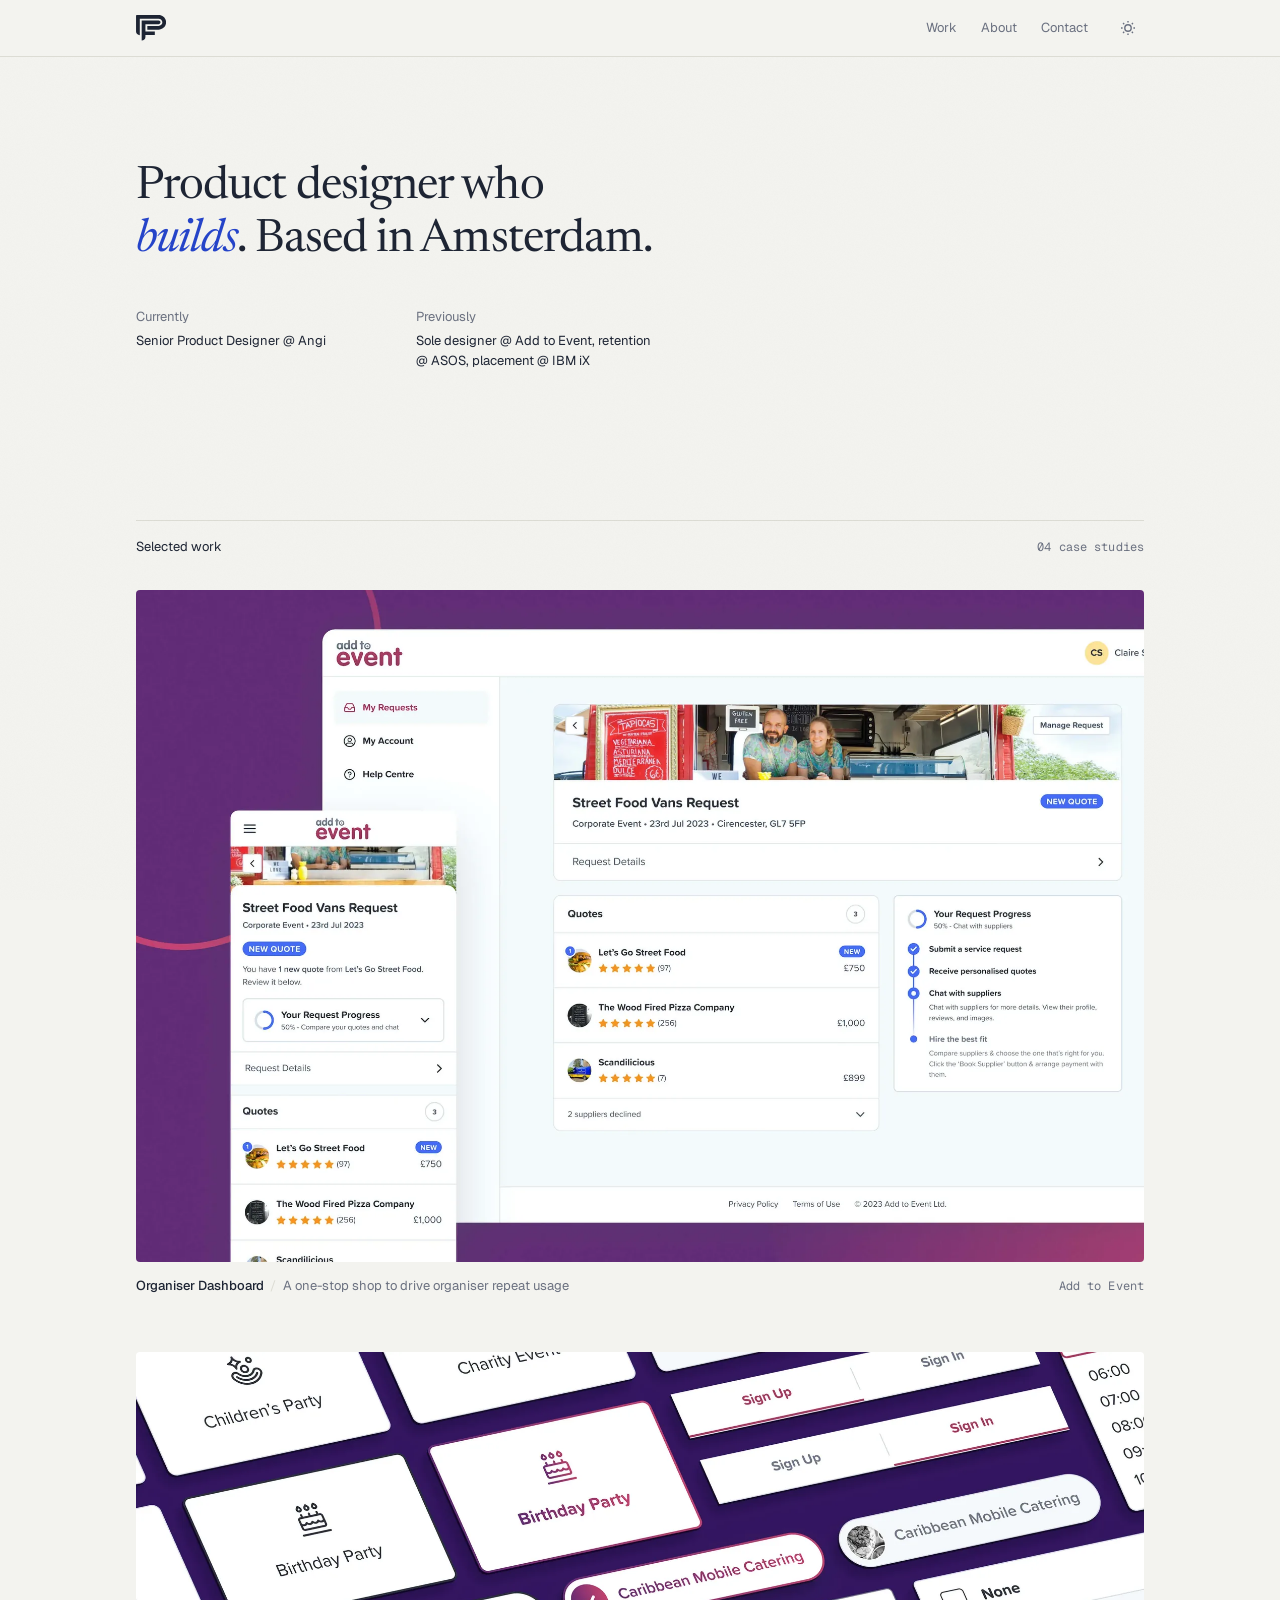
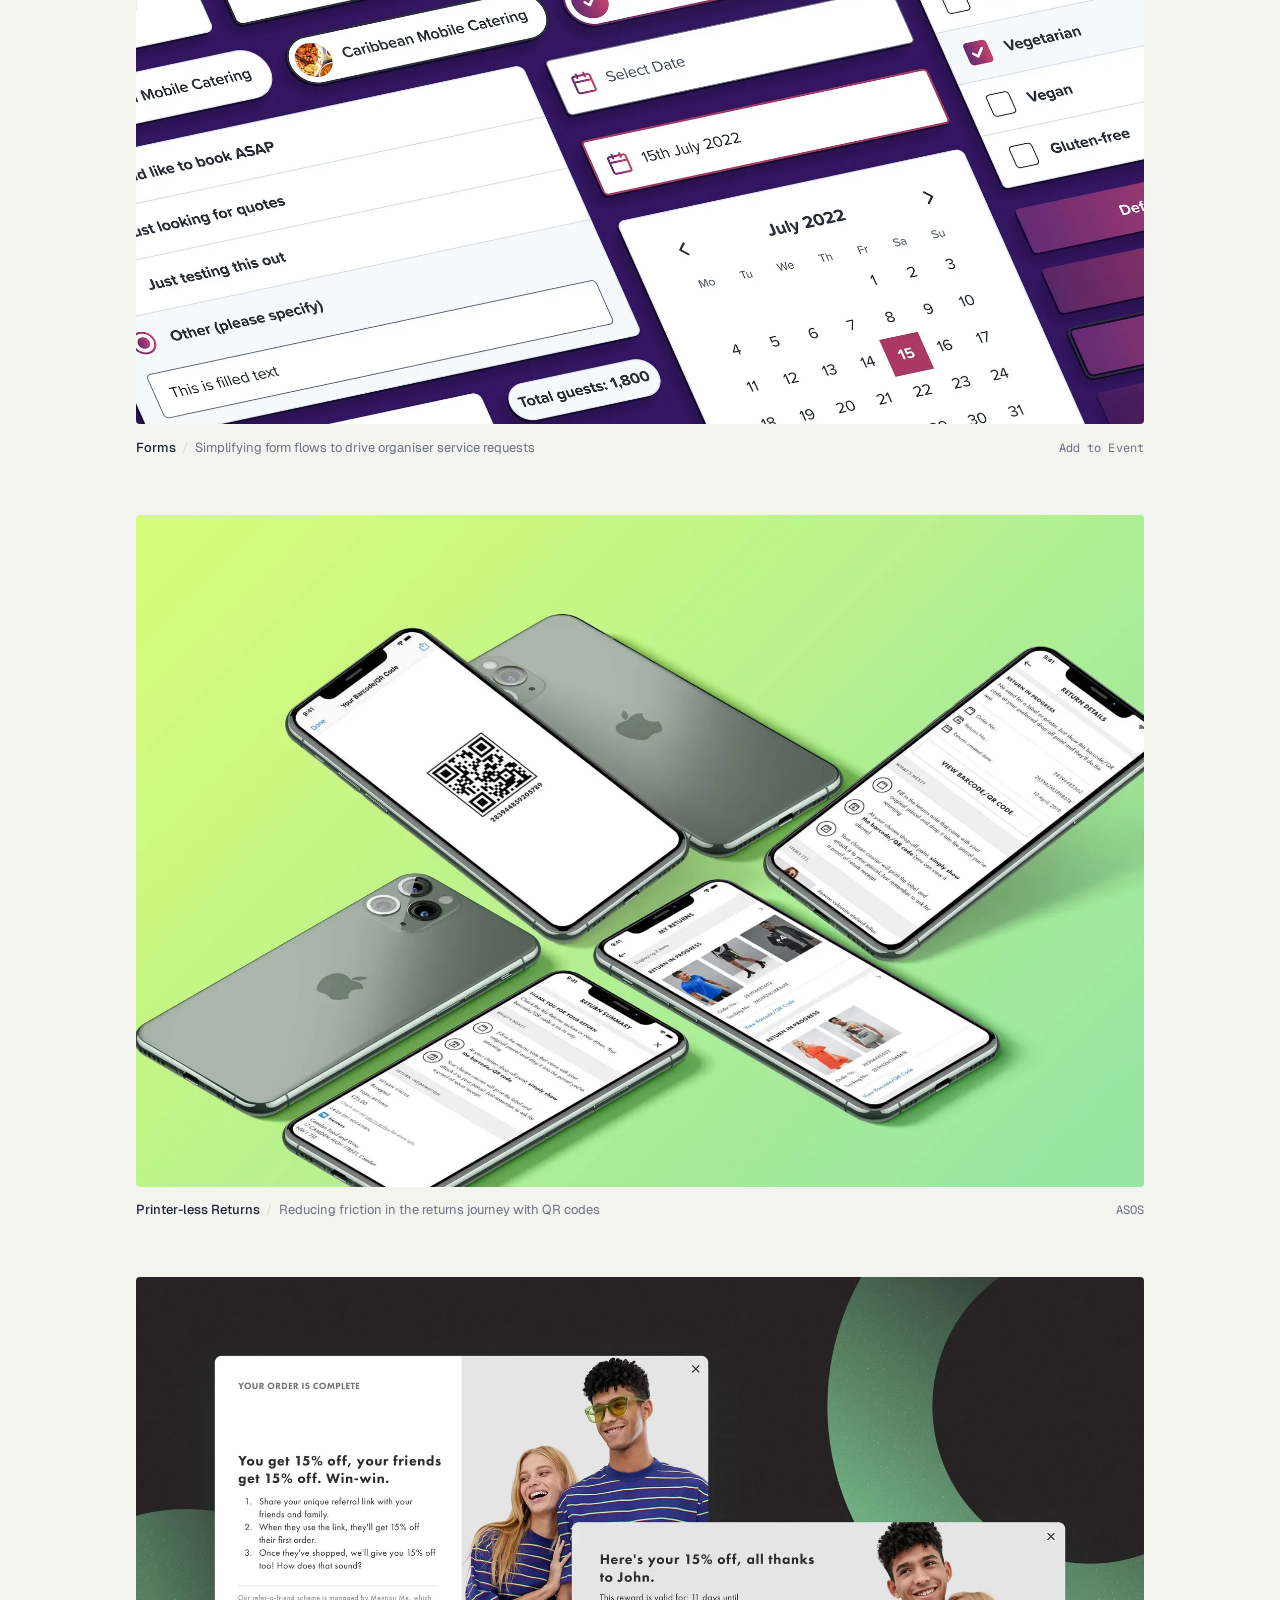
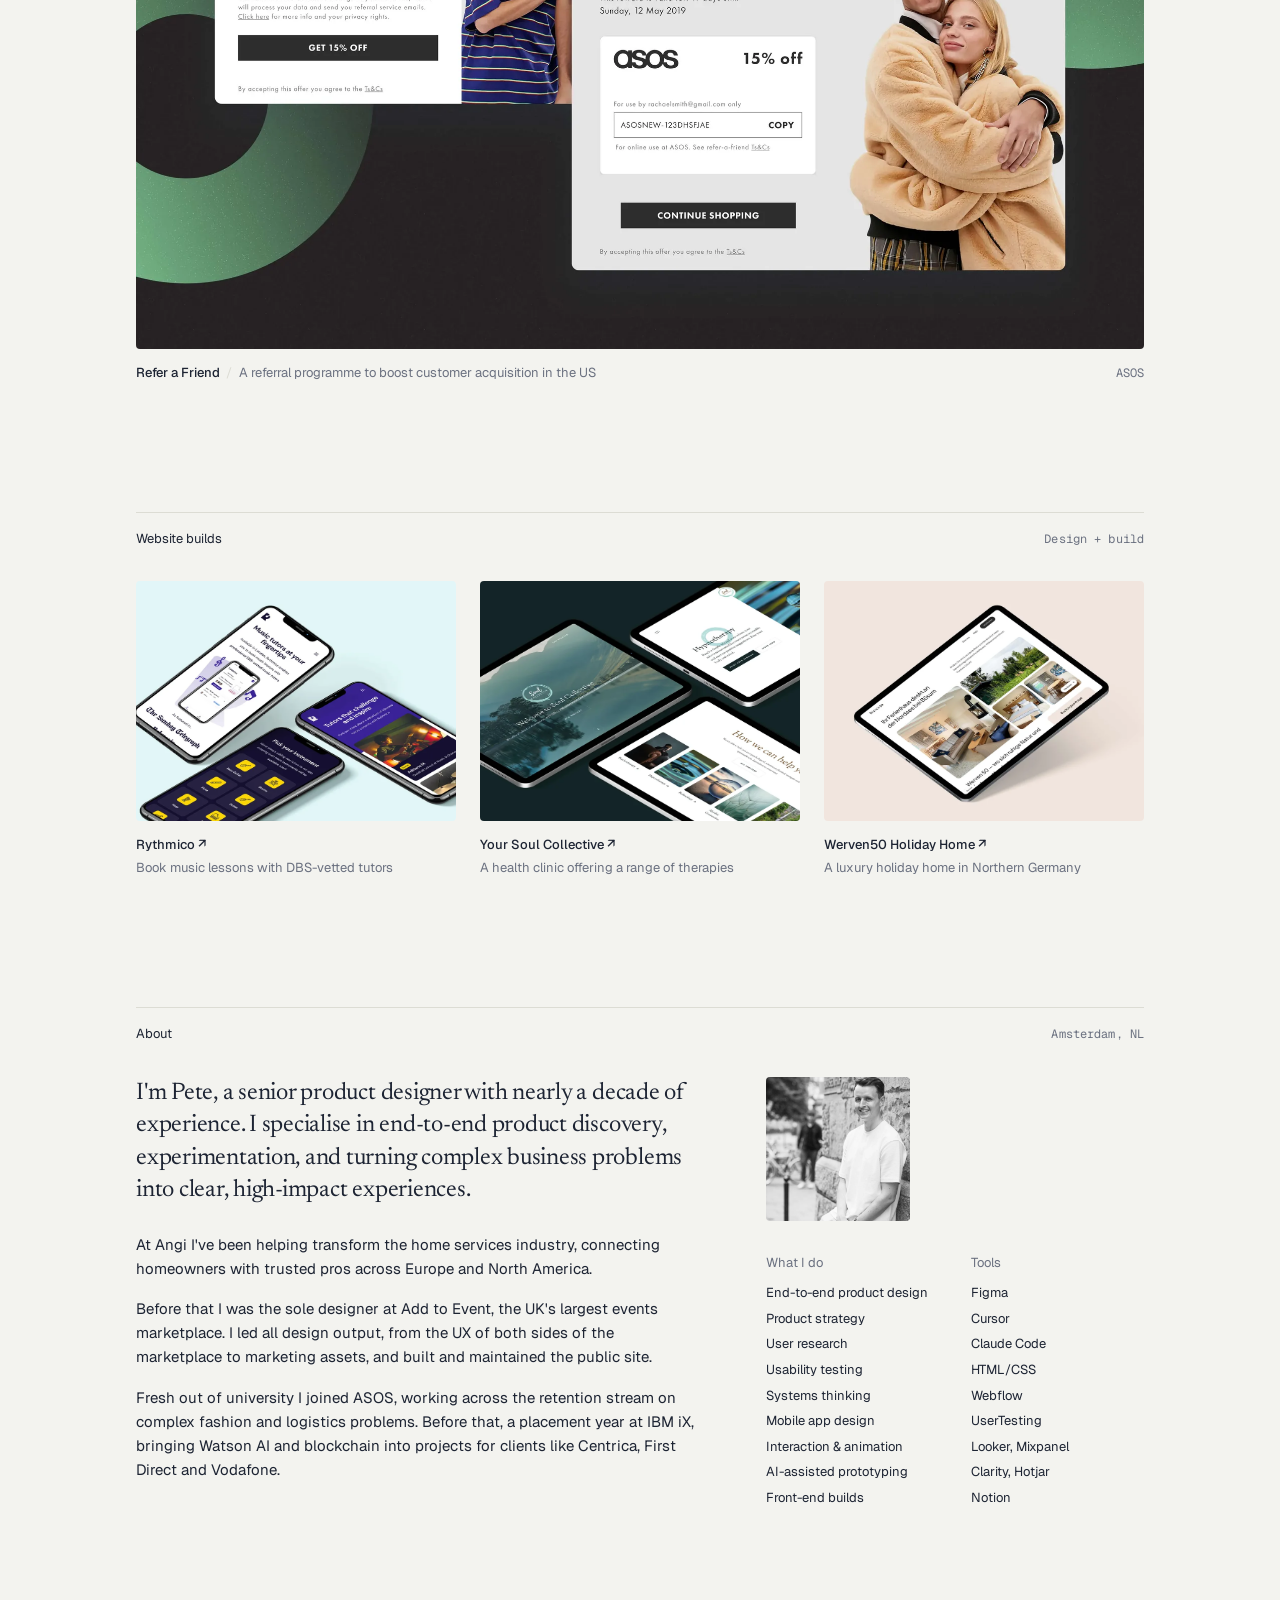
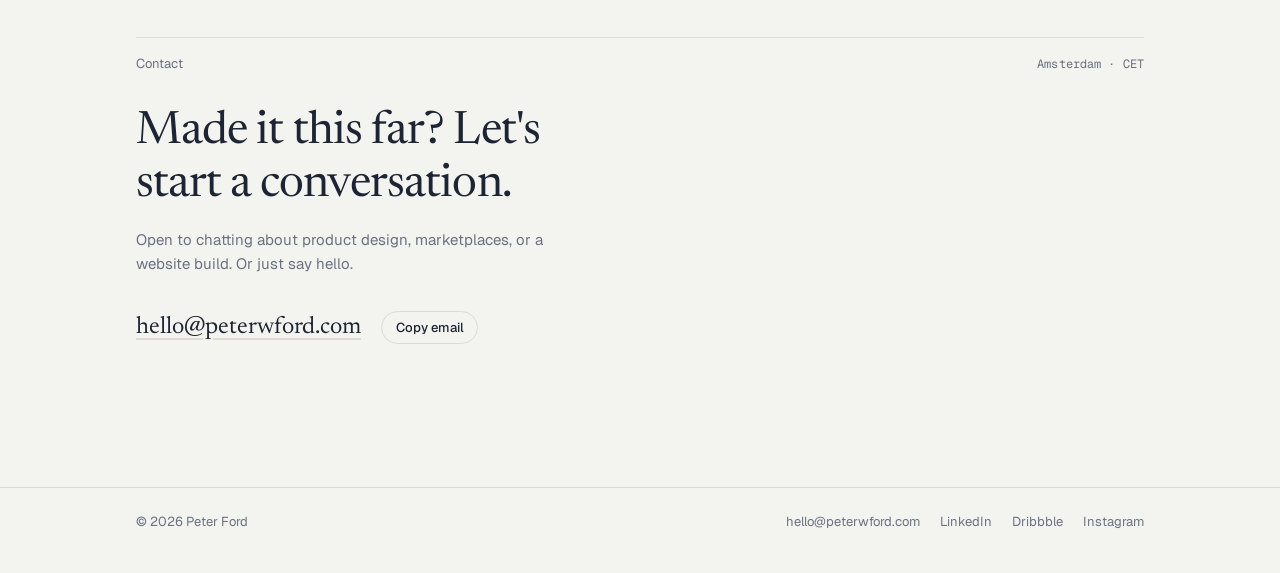
==== commit d0e19f6c: "Shorten Currently line Co-Authored-By: Claude Opus 5.5 <noreply@anthropic.com> Claude-Session: https" ====
--- a/index.html
+++ b/index.html
@@ -44,7 +44,7 @@
       <dl class="ledger">
         <div>
           <dt>Currently</dt>
-          <dd>Senior Product Designer @ <a href="https://www.angi.com/">Angi</a>, connecting homeowners with trusted pros</dd>
+          <dd>Senior Product Designer @ <a href="https://www.angi.com/">Angi</a></dd>
         </div>
         <div>
           <dt>Previously</dt>
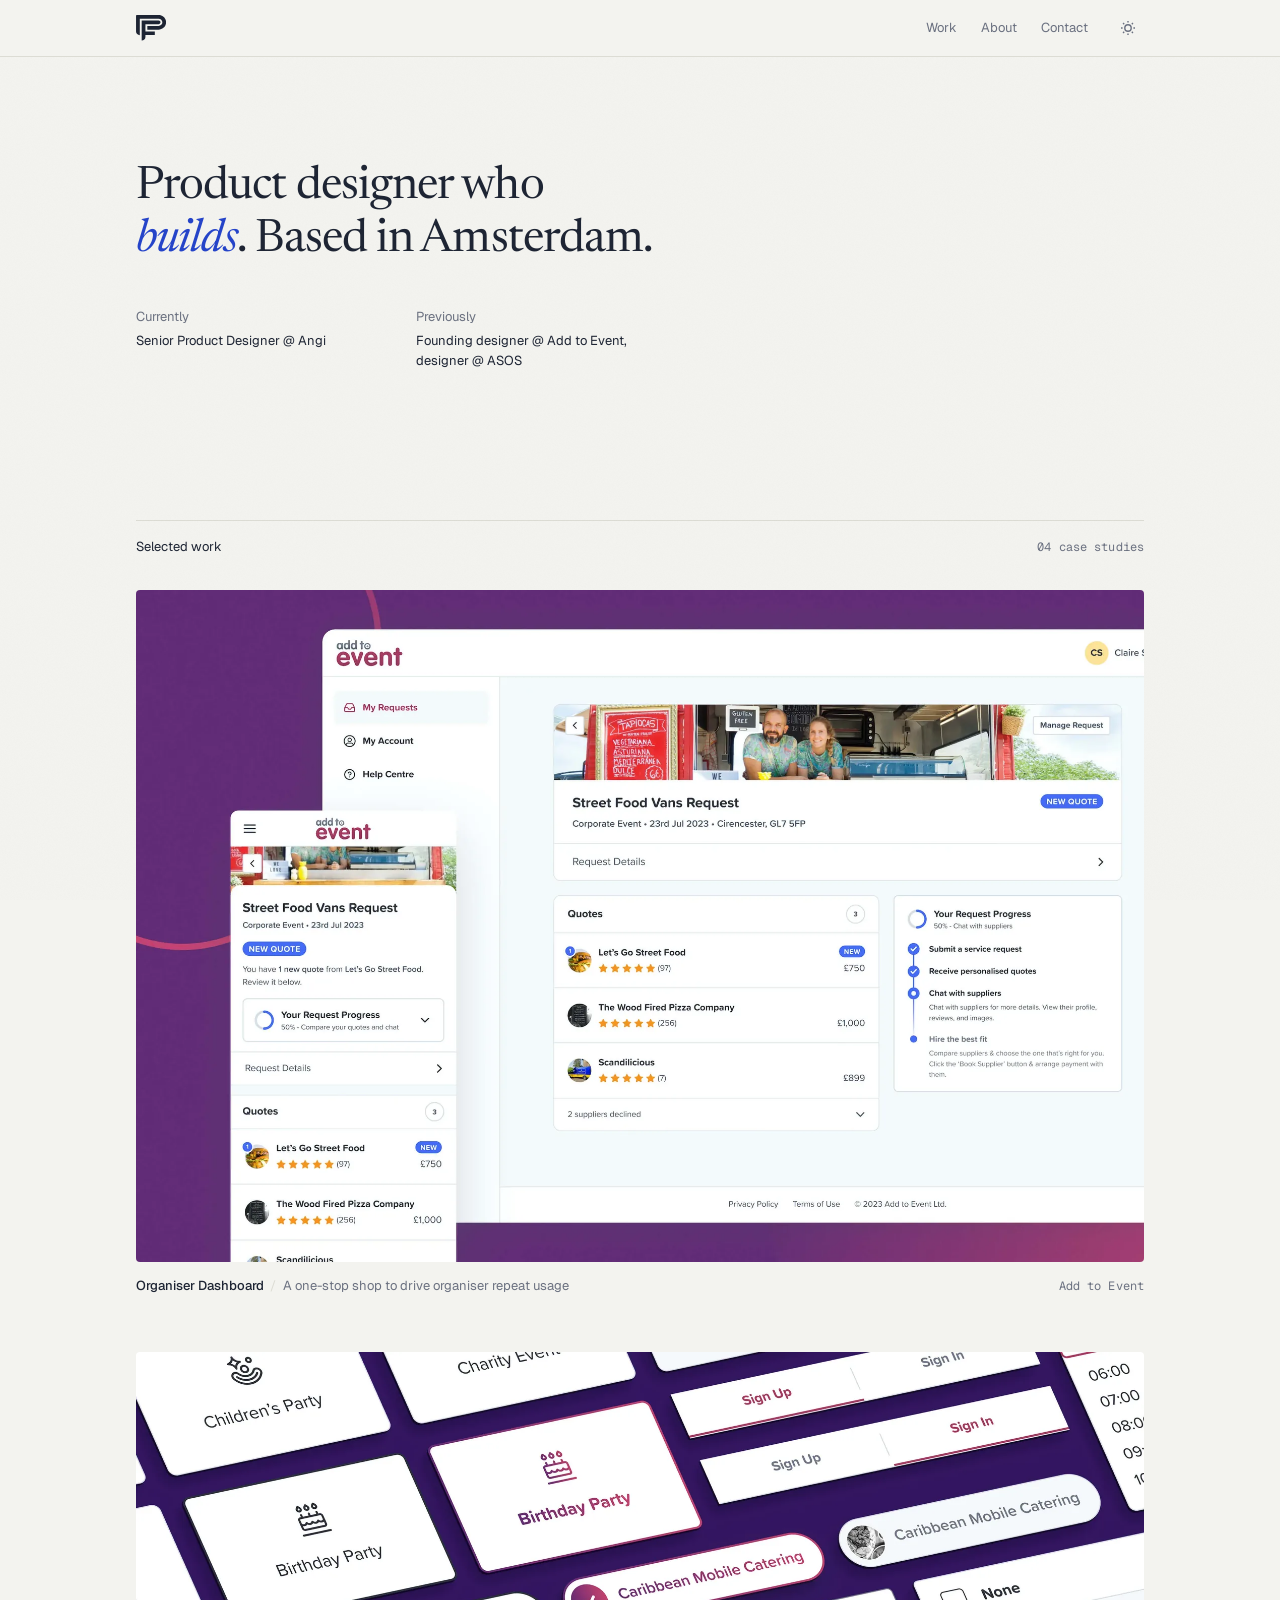
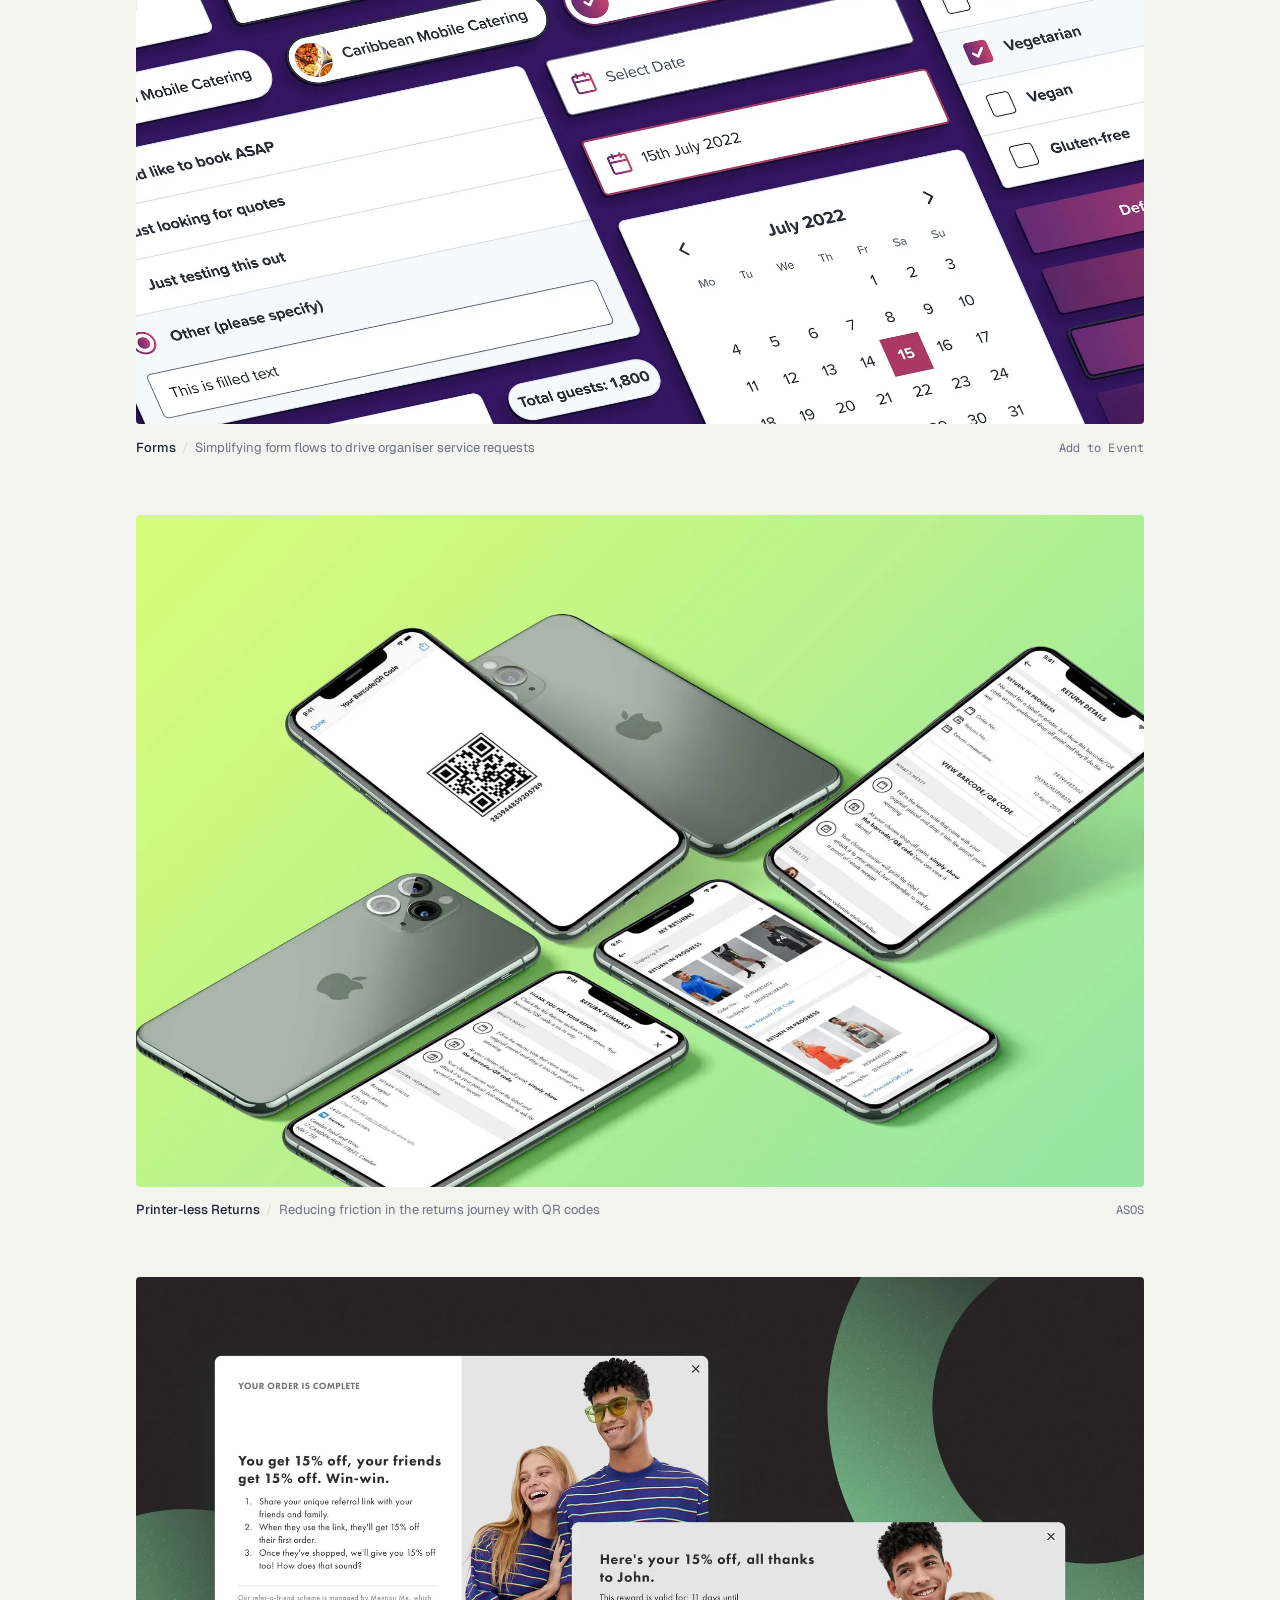
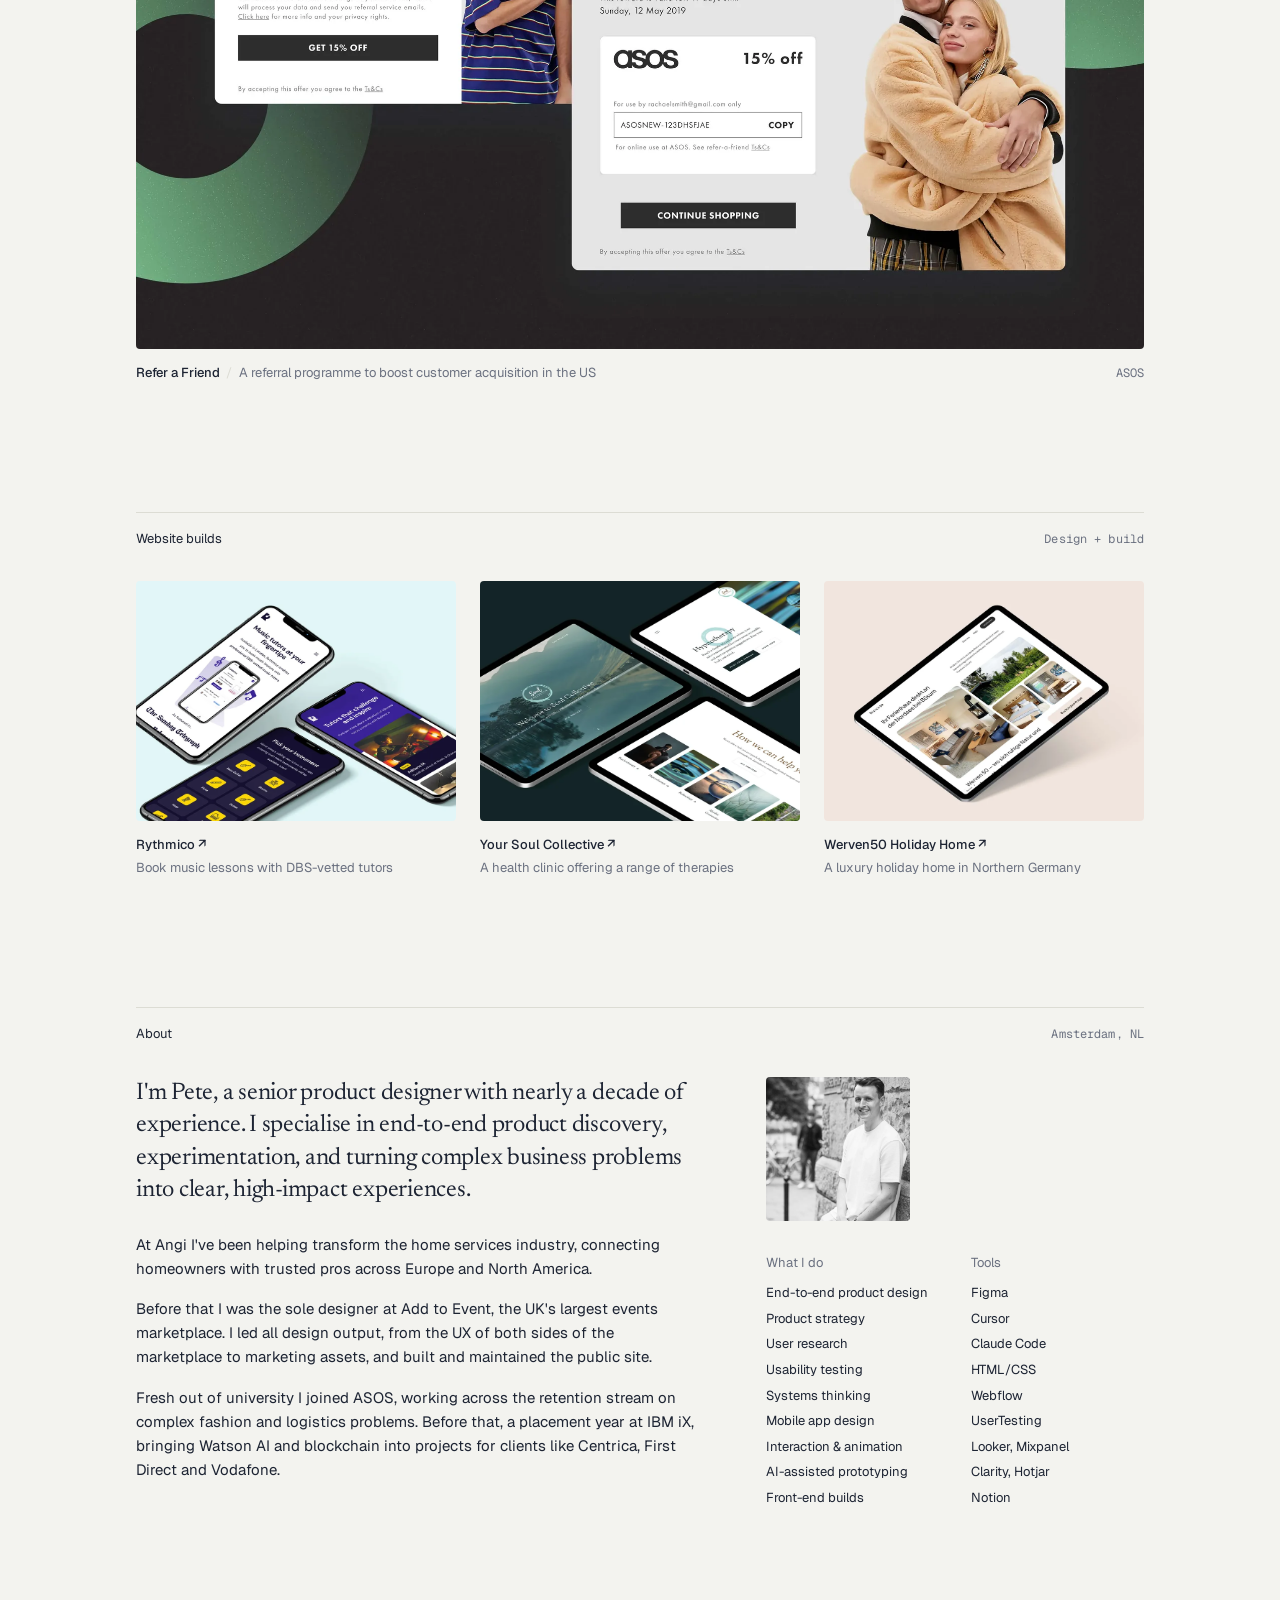
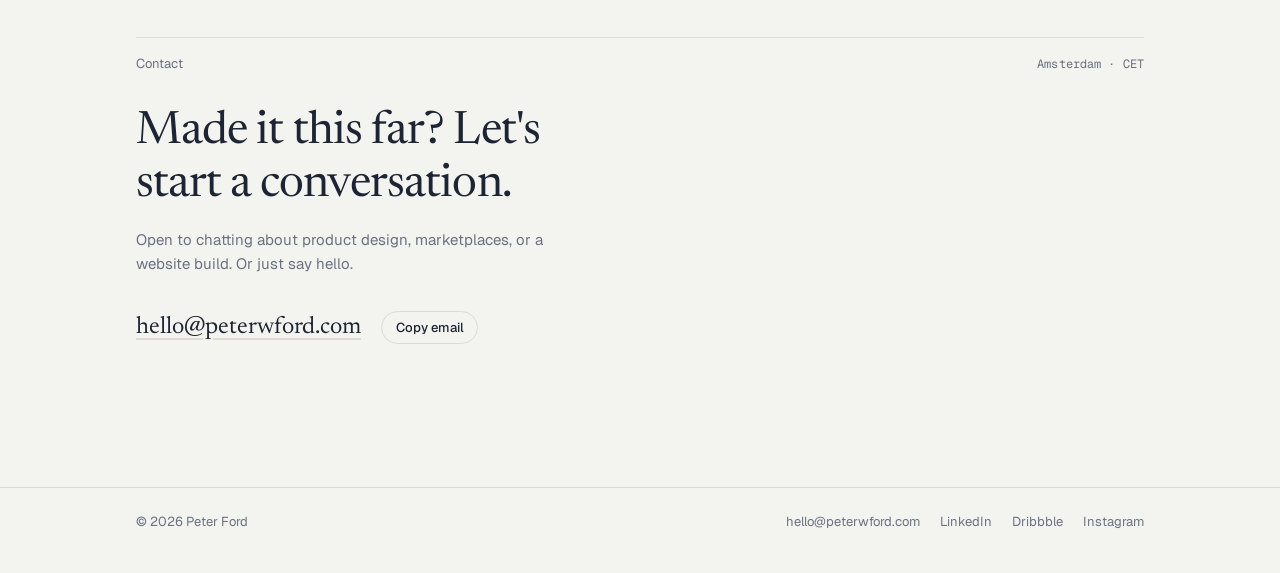
==== commit 5c916de6: "Update Previously line Co-Authored-By: Claude Opus 5.5 <noreply@anthropic.com> Claude-Session: https" ====
--- a/index.html
+++ b/index.html
@@ -48,7 +48,7 @@
         </div>
         <div>
           <dt>Previously</dt>
-          <dd>Sole designer @ <a href="https://www.addtoevent.co.uk/">Add to Event</a>, retention @ <a href="https://www.asos.com/">ASOS</a>, placement @ <a href="https://www.ibm.com/consulting/ibmix">IBM iX</a></dd>
+          <dd>Founding designer @ <a href="https://www.addtoevent.co.uk/">Add to Event</a>, designer @ <a href="https://www.asos.com/">ASOS</a></dd>
         </div>
       </dl>
     </section>
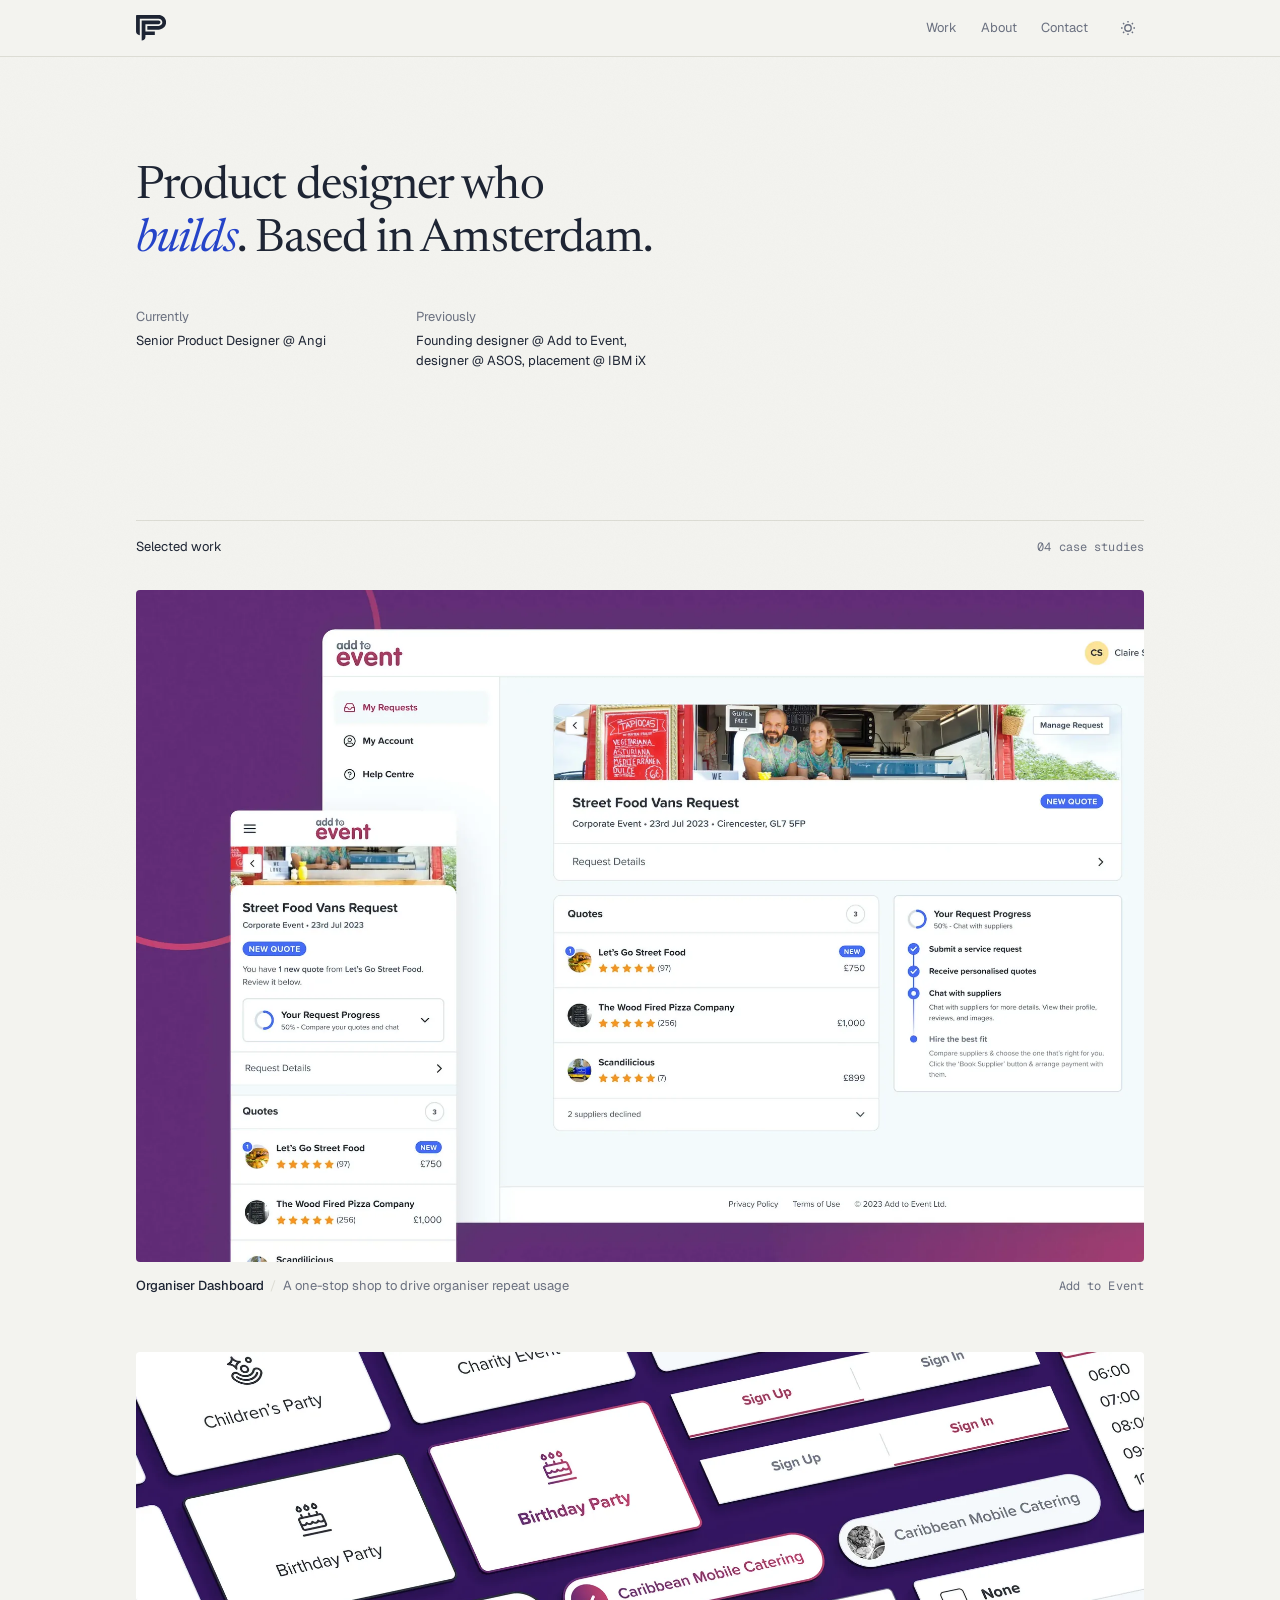
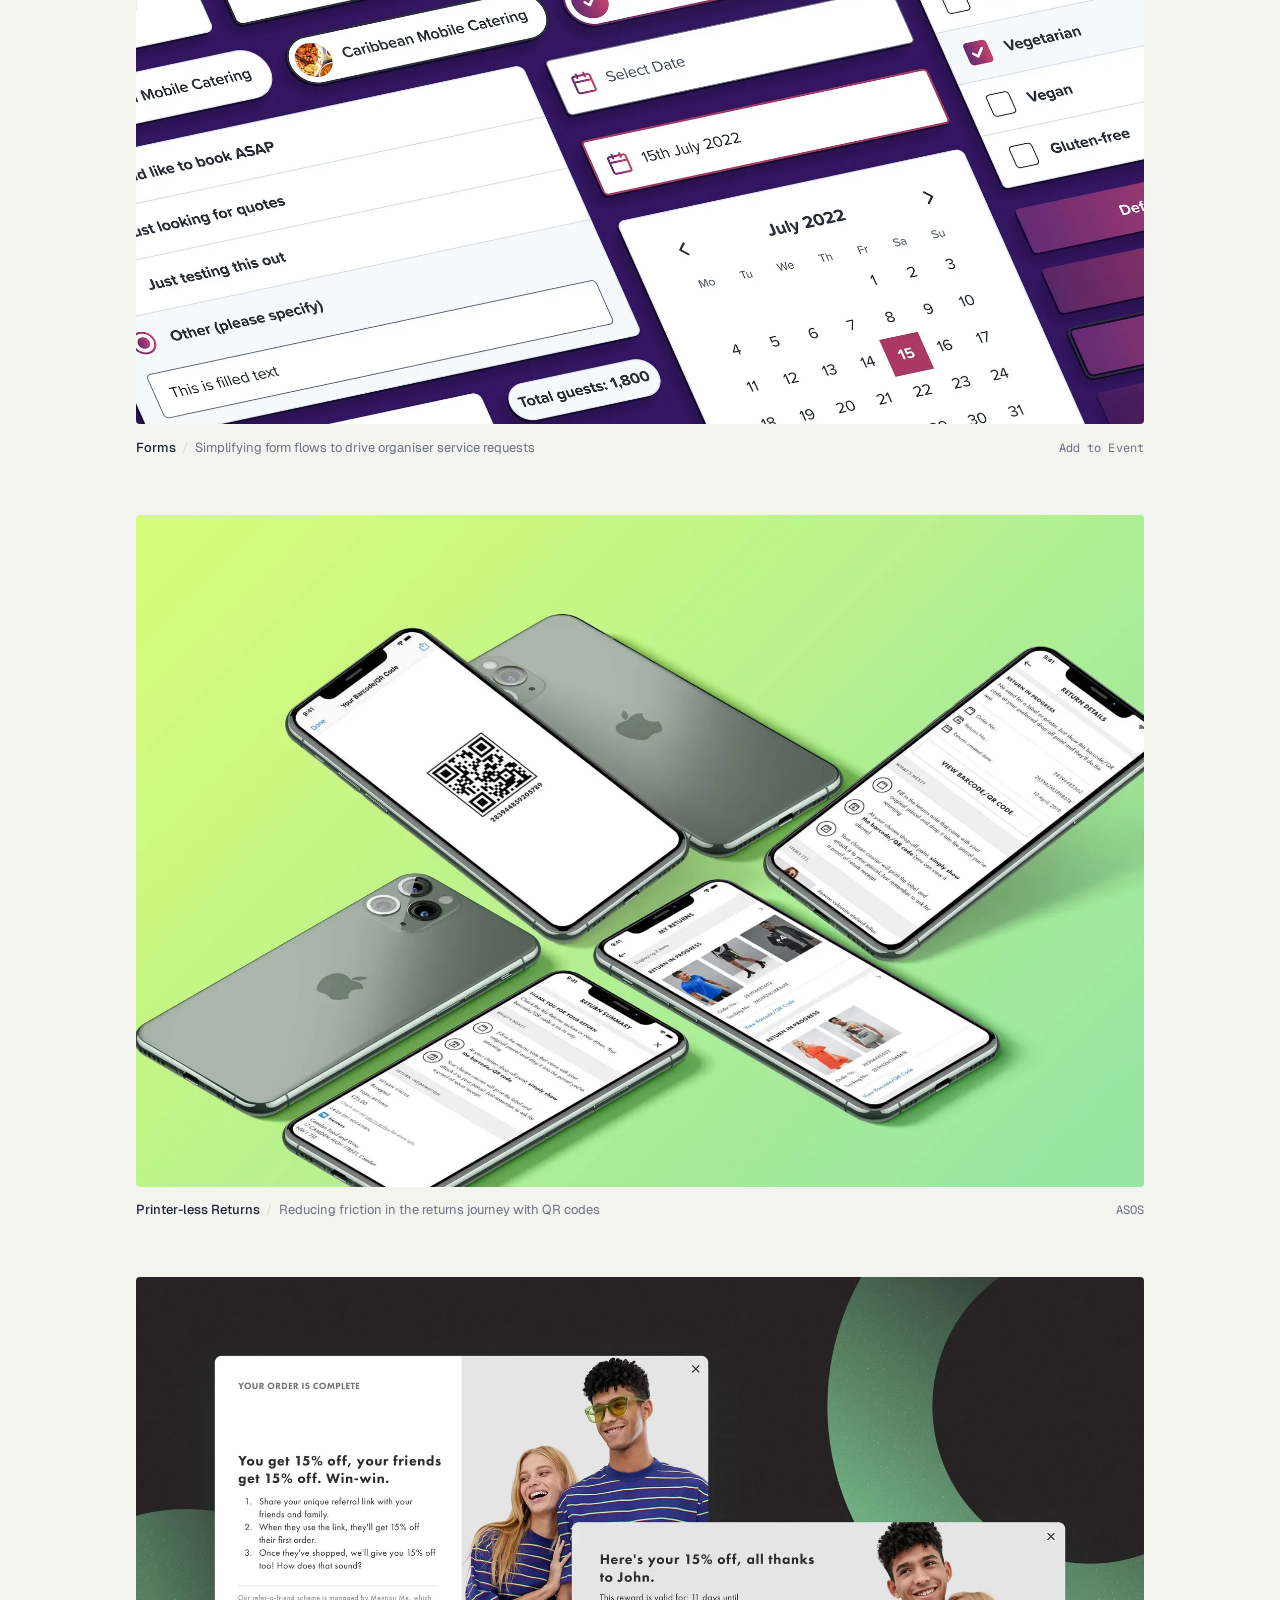
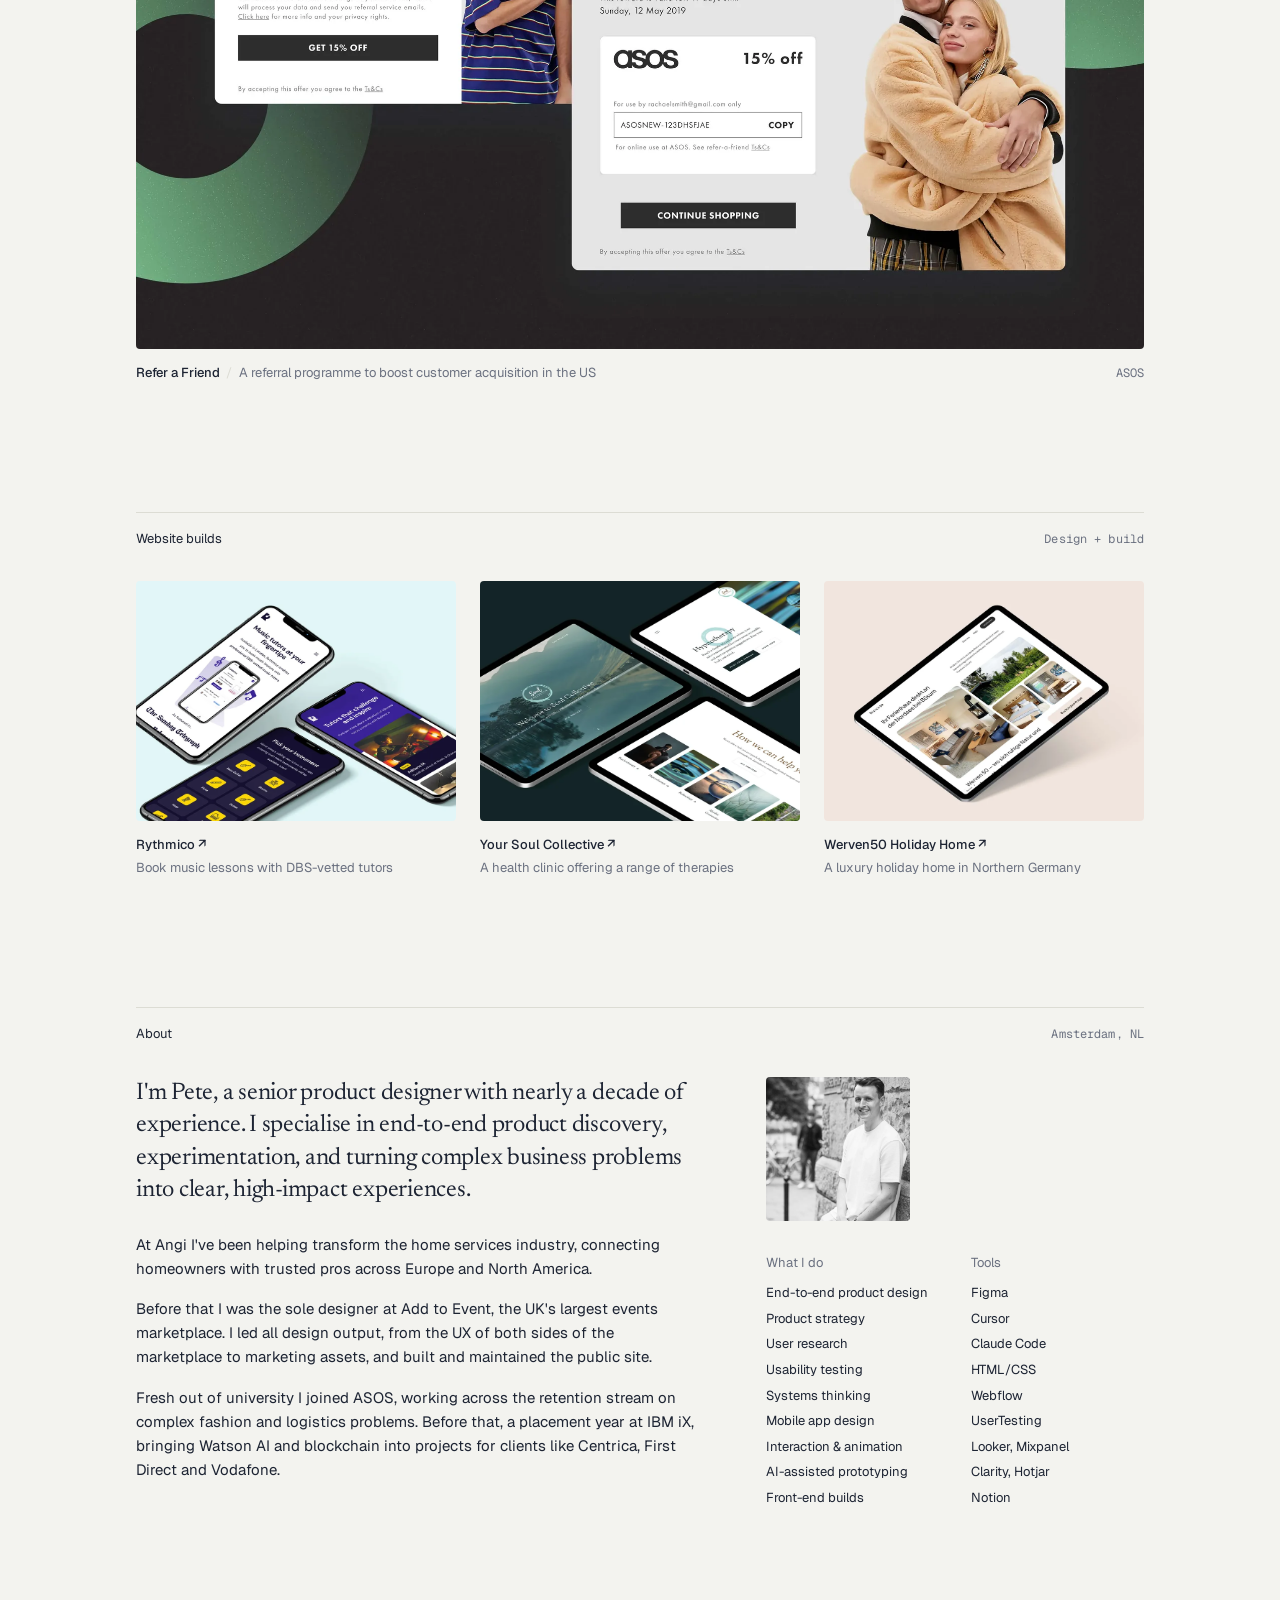
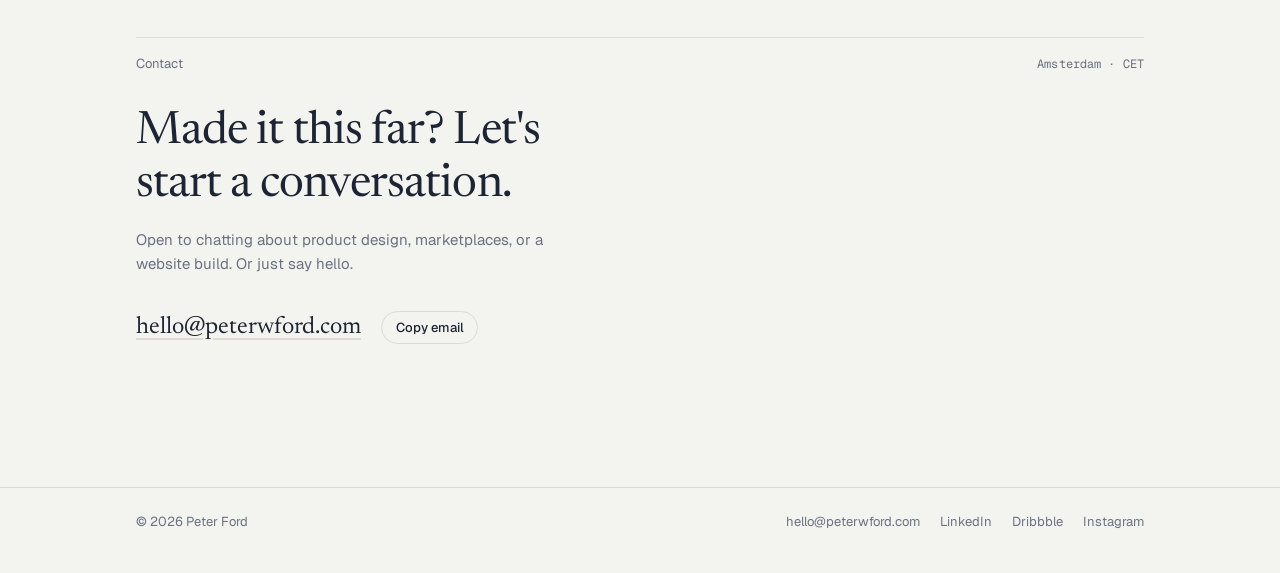
==== commit 69a9fbad: "Keep IBM iX placement in Previously line Co-Authored-By: Claude Opus 5.5 <noreply@anthropic.com> Cla" ====
--- a/index.html
+++ b/index.html
@@ -48,7 +48,7 @@
         </div>
         <div>
           <dt>Previously</dt>
-          <dd>Founding designer @ <a href="https://www.addtoevent.co.uk/">Add to Event</a>, designer @ <a href="https://www.asos.com/">ASOS</a></dd>
+          <dd>Founding designer @ <a href="https://www.addtoevent.co.uk/">Add to Event</a>, designer @ <a href="https://www.asos.com/">ASOS</a>, placement @ <a href="https://www.ibm.com/consulting/ibmix">IBM iX</a></dd>
         </div>
       </dl>
     </section>
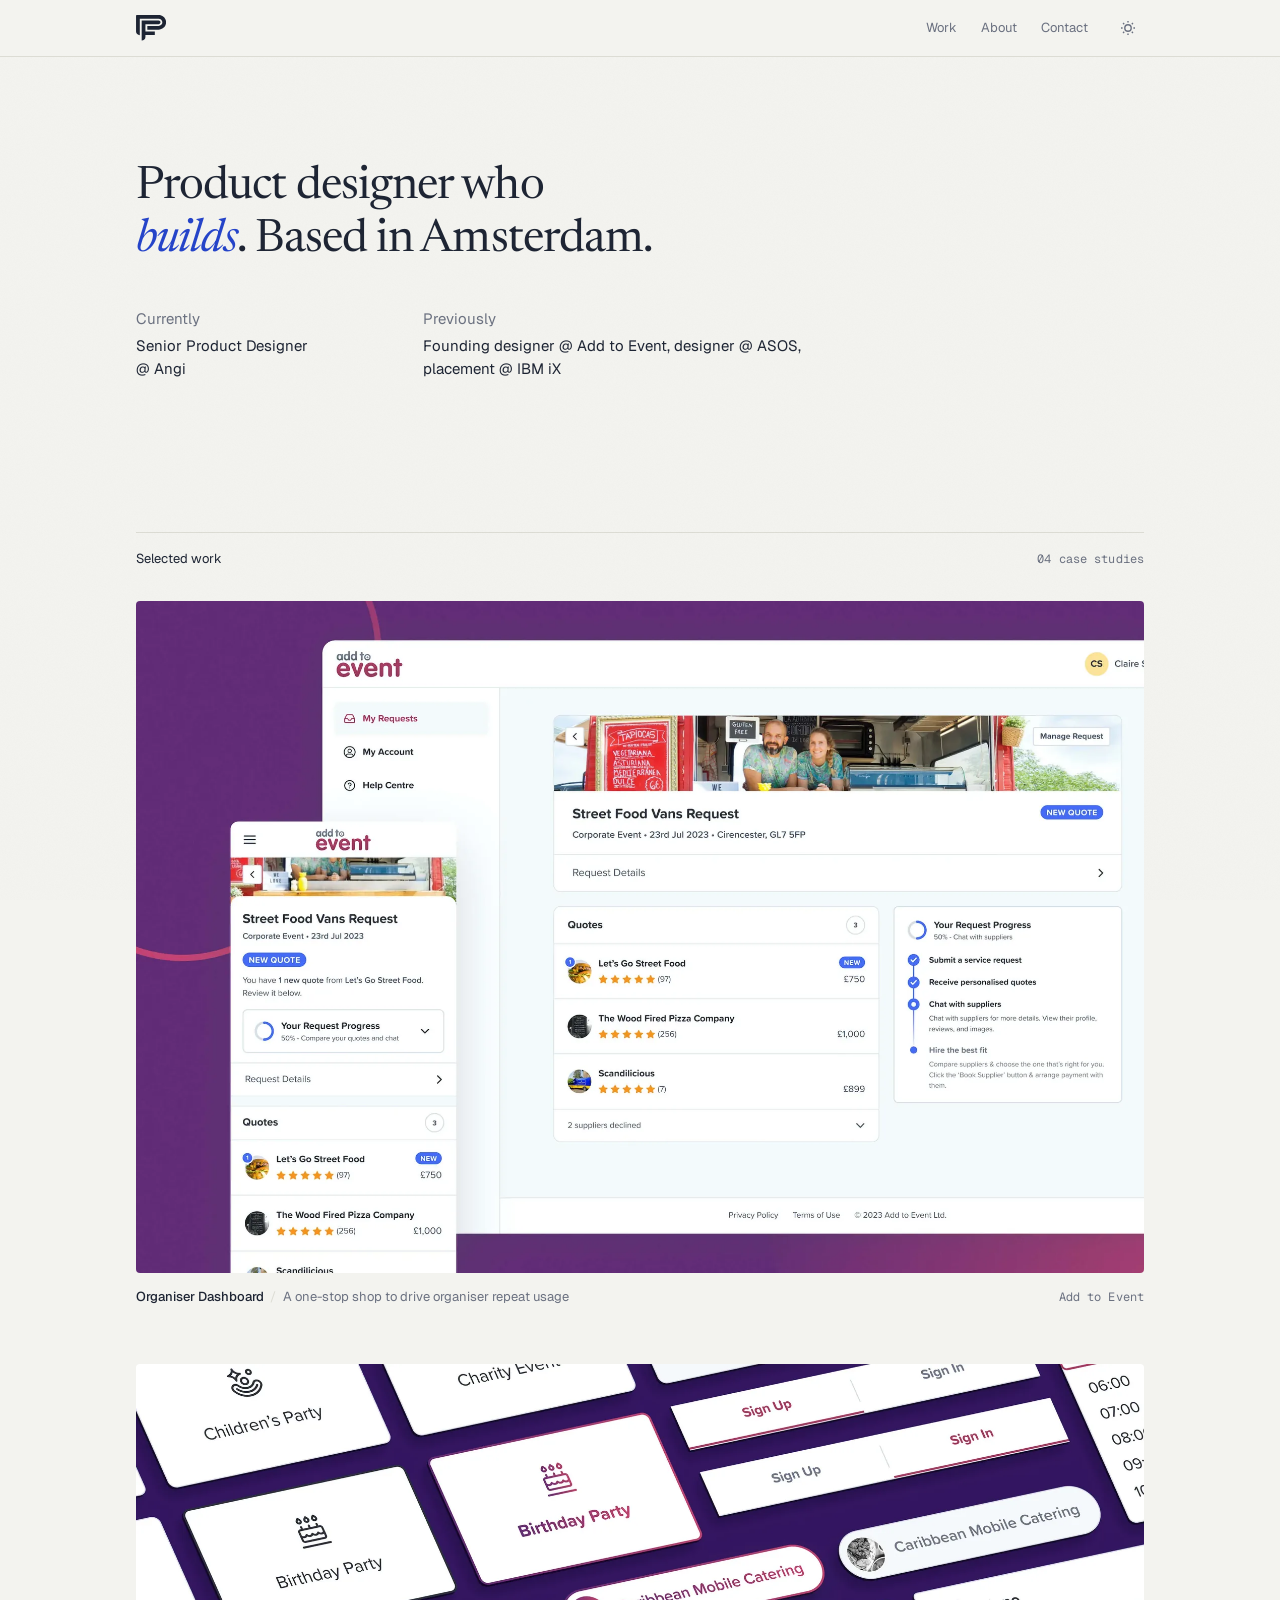
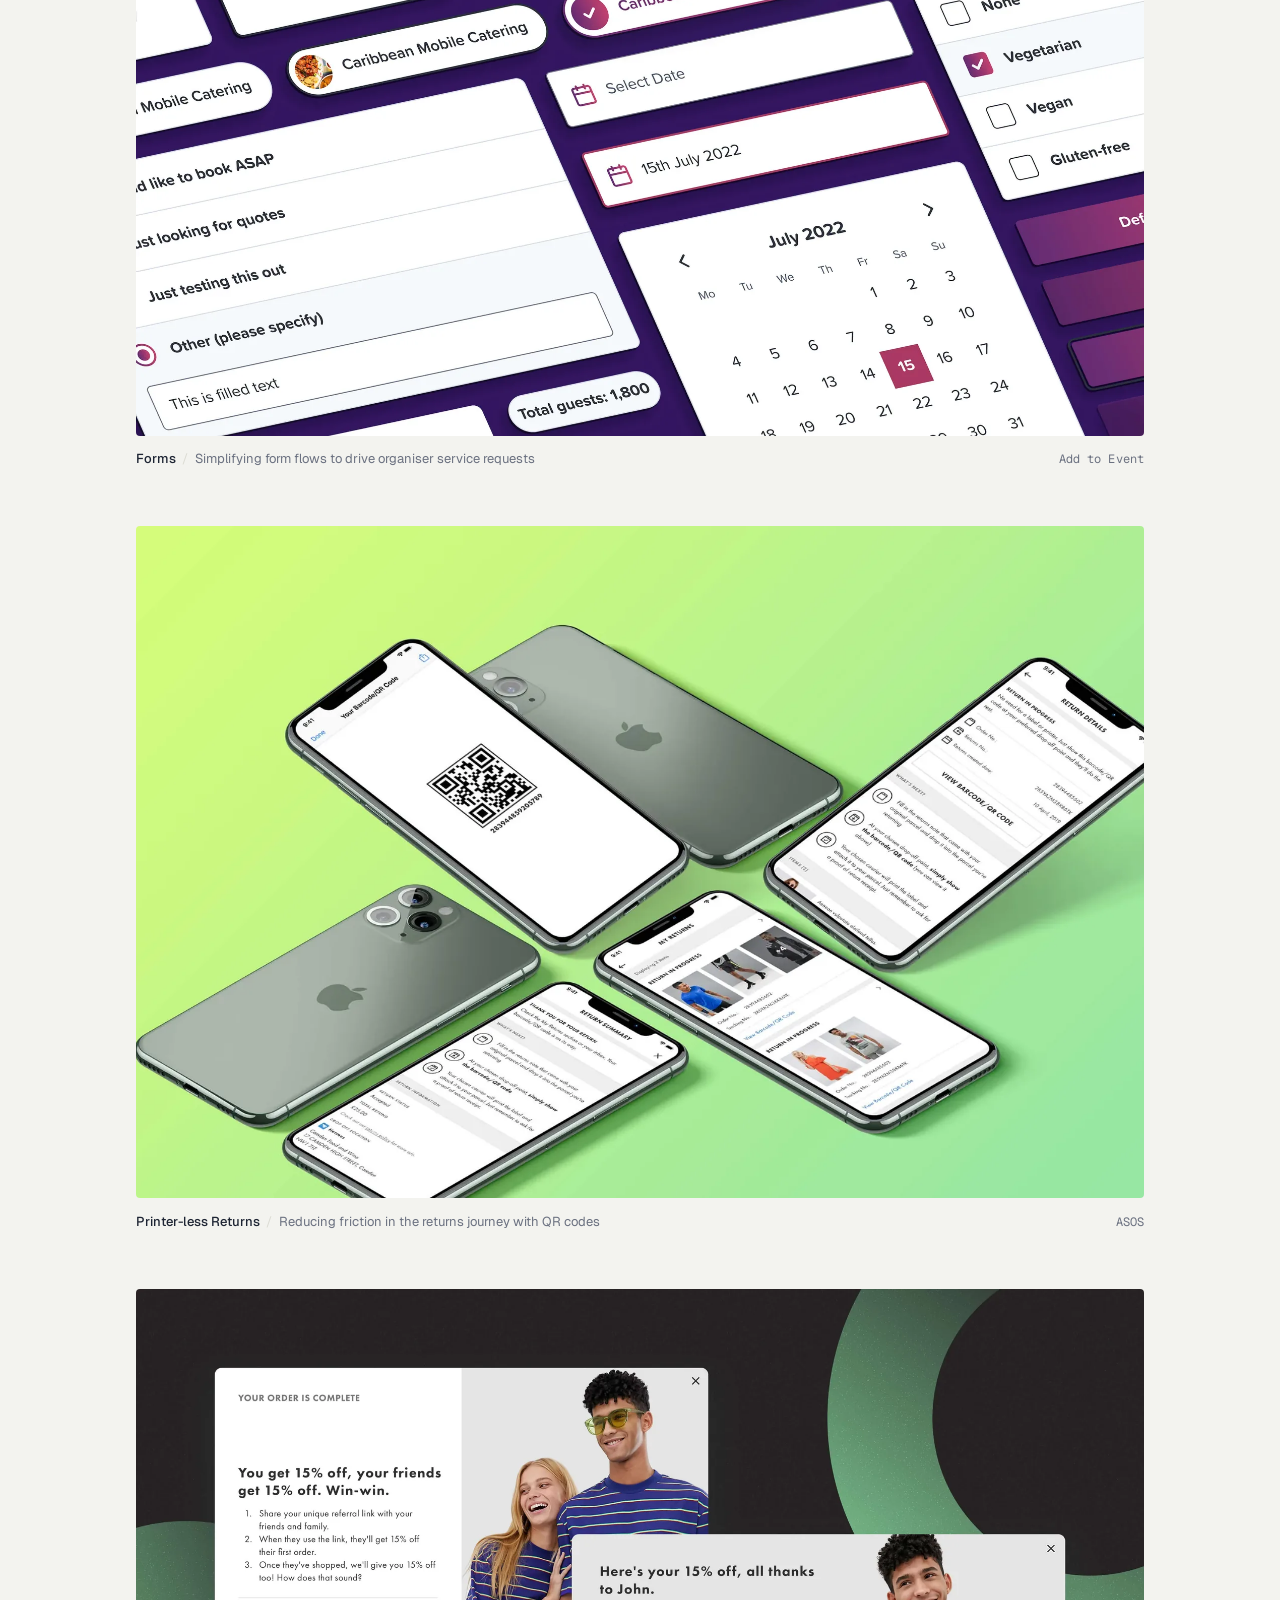
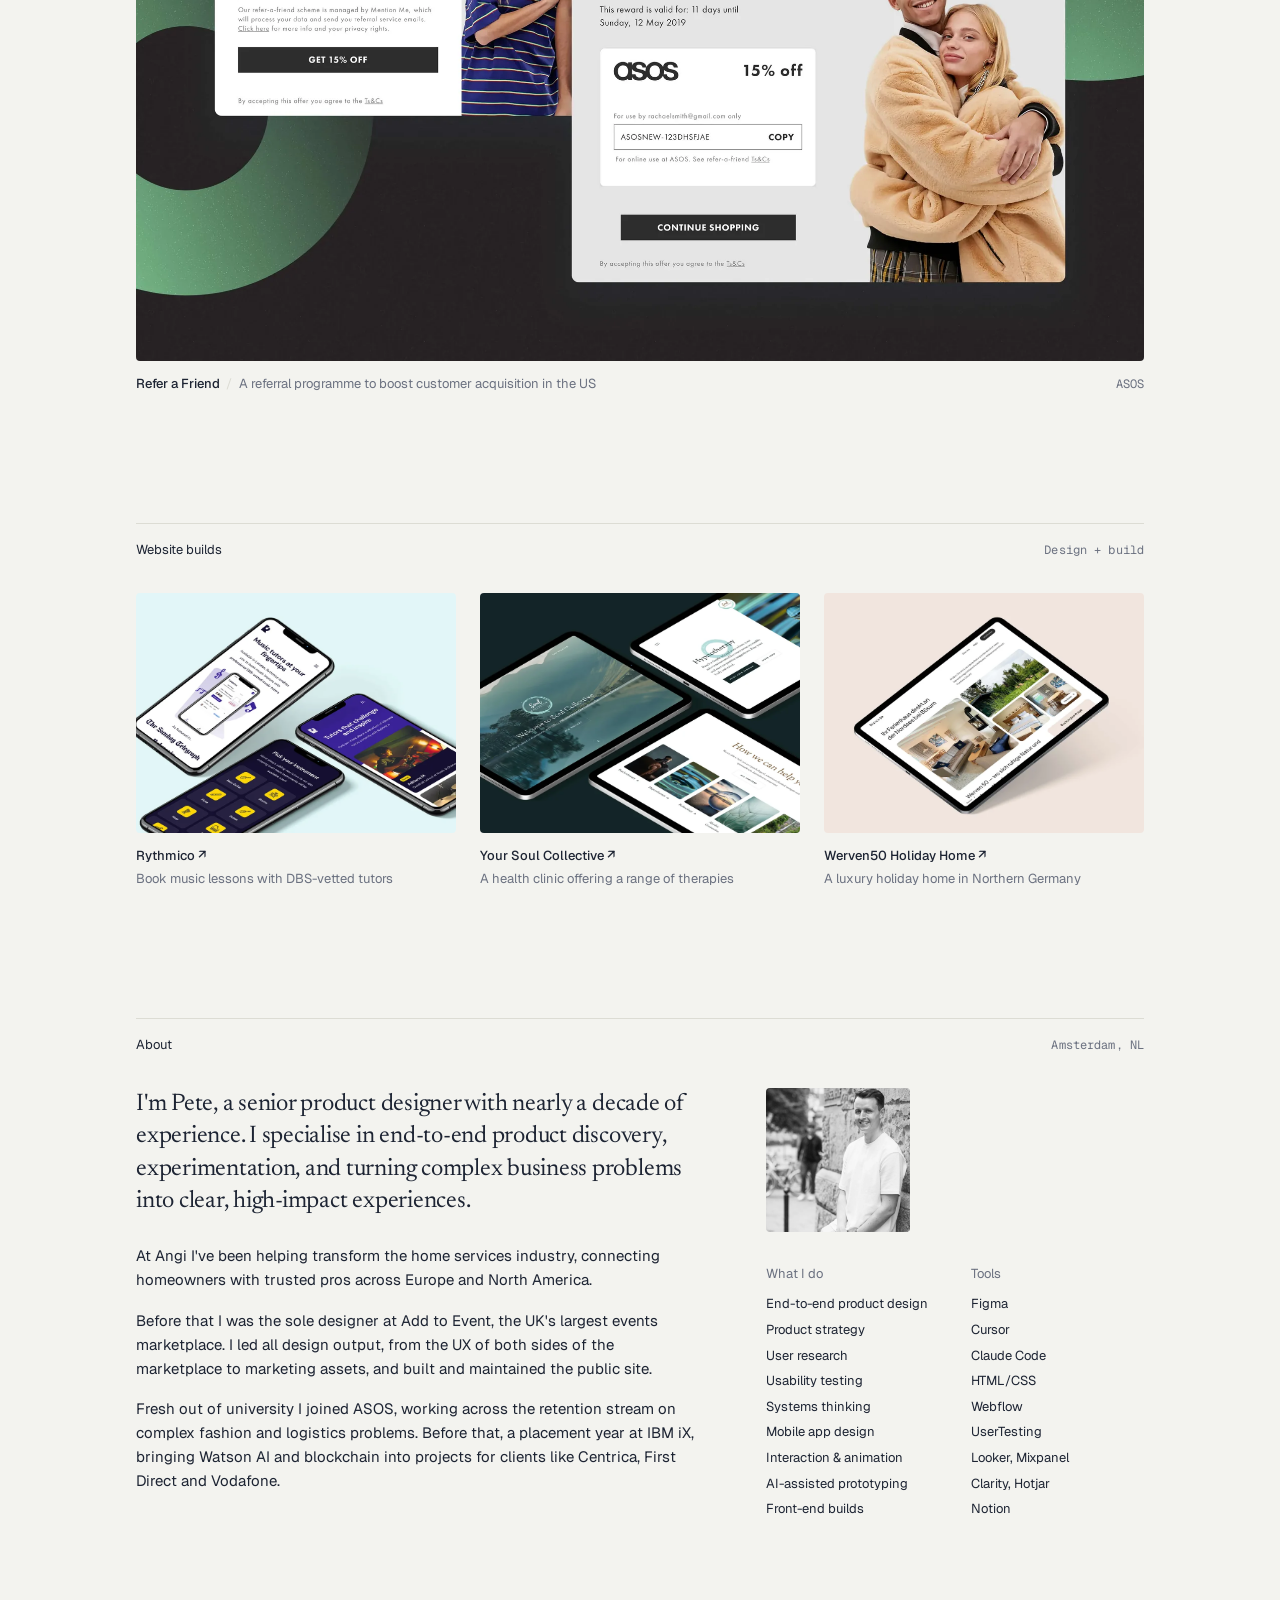
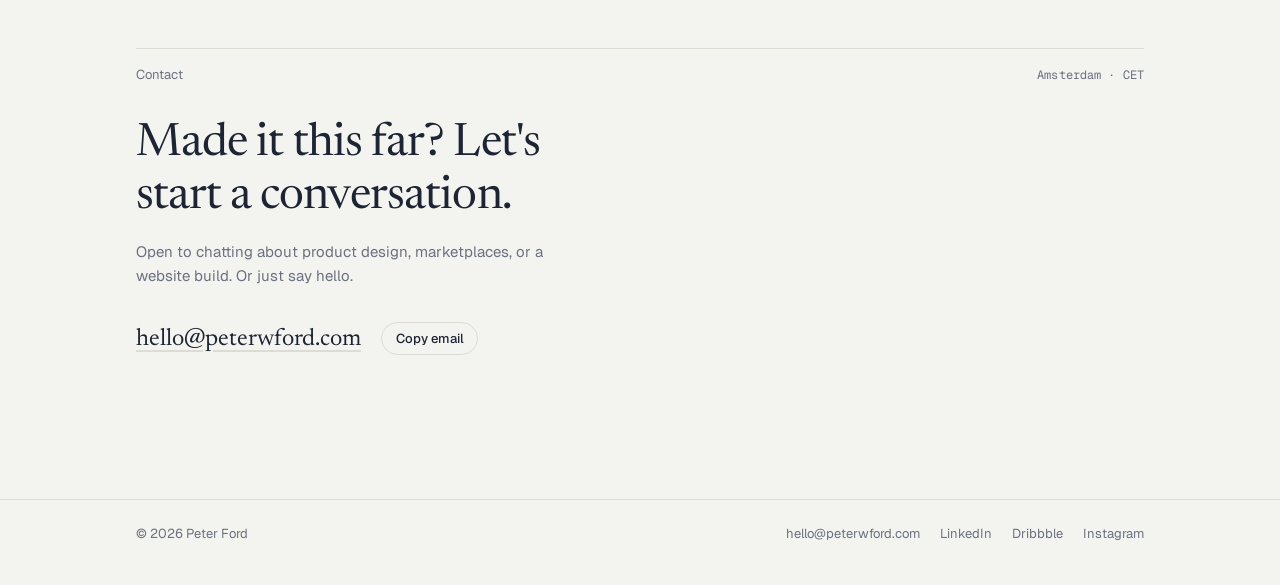
==== commit 8567dd41: "Currently/Previously on two lines with a wider gap Co-Authored-By: Claude Opus 5.5 <noreply@anthropi" ====
--- a/index.html
+++ b/index.html
@@ -41,14 +41,14 @@
   <main id="main">
     <section class="hero wrap" id="top">
       <h1>Product designer who <em>builds</em>. Based in Amsterdam.</h1>
-      <dl class="ledger">
+      <dl class="ledger ledger--hero">
         <div>
           <dt>Currently</dt>
-          <dd>Senior Product Designer @ <a href="https://www.angi.com/">Angi</a></dd>
+          <dd><span class="line">Senior Product Designer</span> <span class="line">@ <a href="https://www.angi.com/">Angi</a></span></dd>
         </div>
         <div>
           <dt>Previously</dt>
-          <dd>Founding designer @ <a href="https://www.addtoevent.co.uk/">Add to Event</a>, designer @ <a href="https://www.asos.com/">ASOS</a>, placement @ <a href="https://www.ibm.com/consulting/ibmix">IBM iX</a></dd>
+          <dd><span class="line">Founding designer @ <a href="https://www.addtoevent.co.uk/">Add to Event</a>, designer @ <a href="https://www.asos.com/">ASOS</a>,</span> <span class="line">placement @ <a href="https://www.ibm.com/consulting/ibmix">IBM iX</a></span></dd>
         </div>
       </dl>
     </section>
--- a/styles.css
+++ b/styles.css
@@ -105,6 +105,8 @@
 .ledger dt { color: var(--muted); margin-bottom: .25rem; }
 .ledger dd { margin: 0; }
 .ledger a { text-decoration: none; }
+.ledger--hero { grid-template-columns: max-content max-content; column-gap: clamp(3rem, 9vw, 8rem); font-size: var(--step-0); }
+.ledger--hero .line { display: block; }
 .ledger a:hover { text-decoration: underline; }
 
 /* Section headings */
@@ -247,6 +249,8 @@
 }
 @media (max-width: 760px) {
   .cs-head .ledger { grid-template-columns: 1fr 1fr; }
+  .ledger--hero { grid-template-columns: 1fr; row-gap: 1.25rem; }
+  .ledger--hero .line { display: inline; }
 }
 @media (max-width: 420px) {
   .ledger, .cs-head .ledger { grid-template-columns: 1fr; }
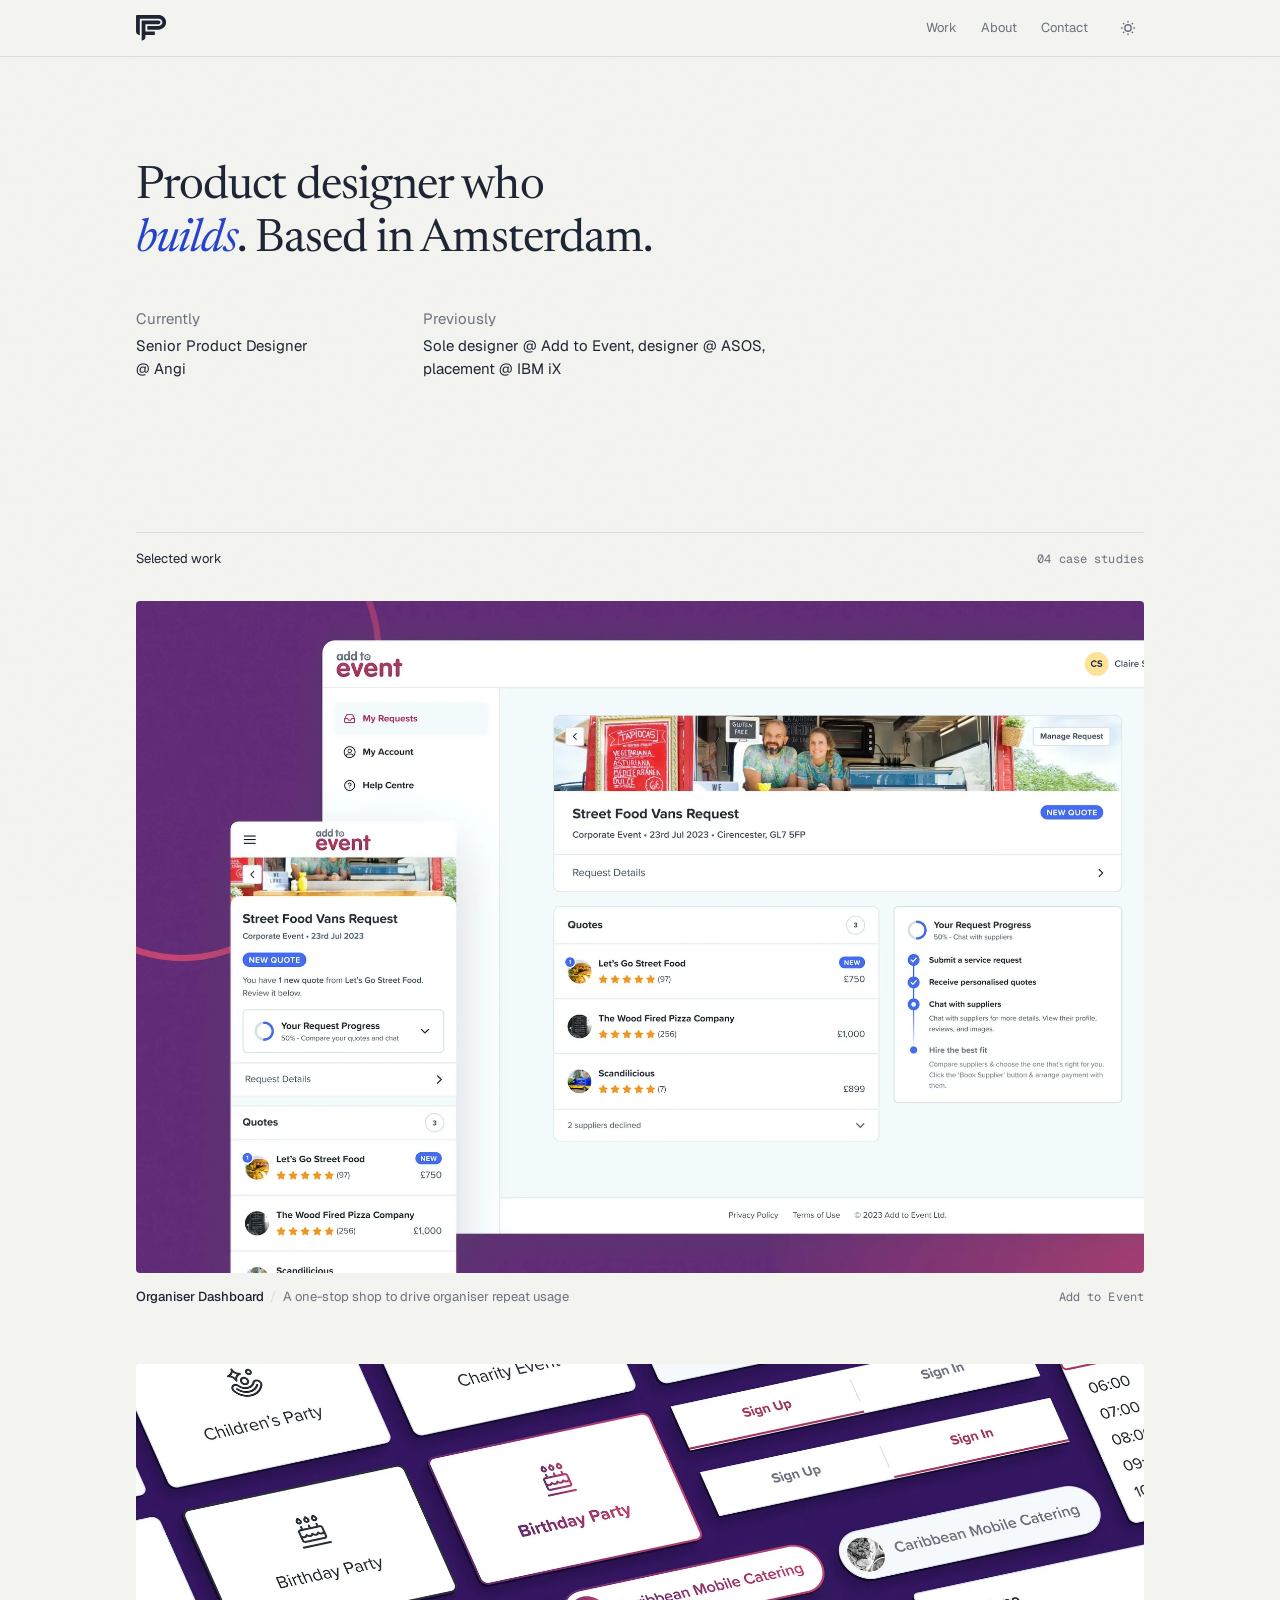
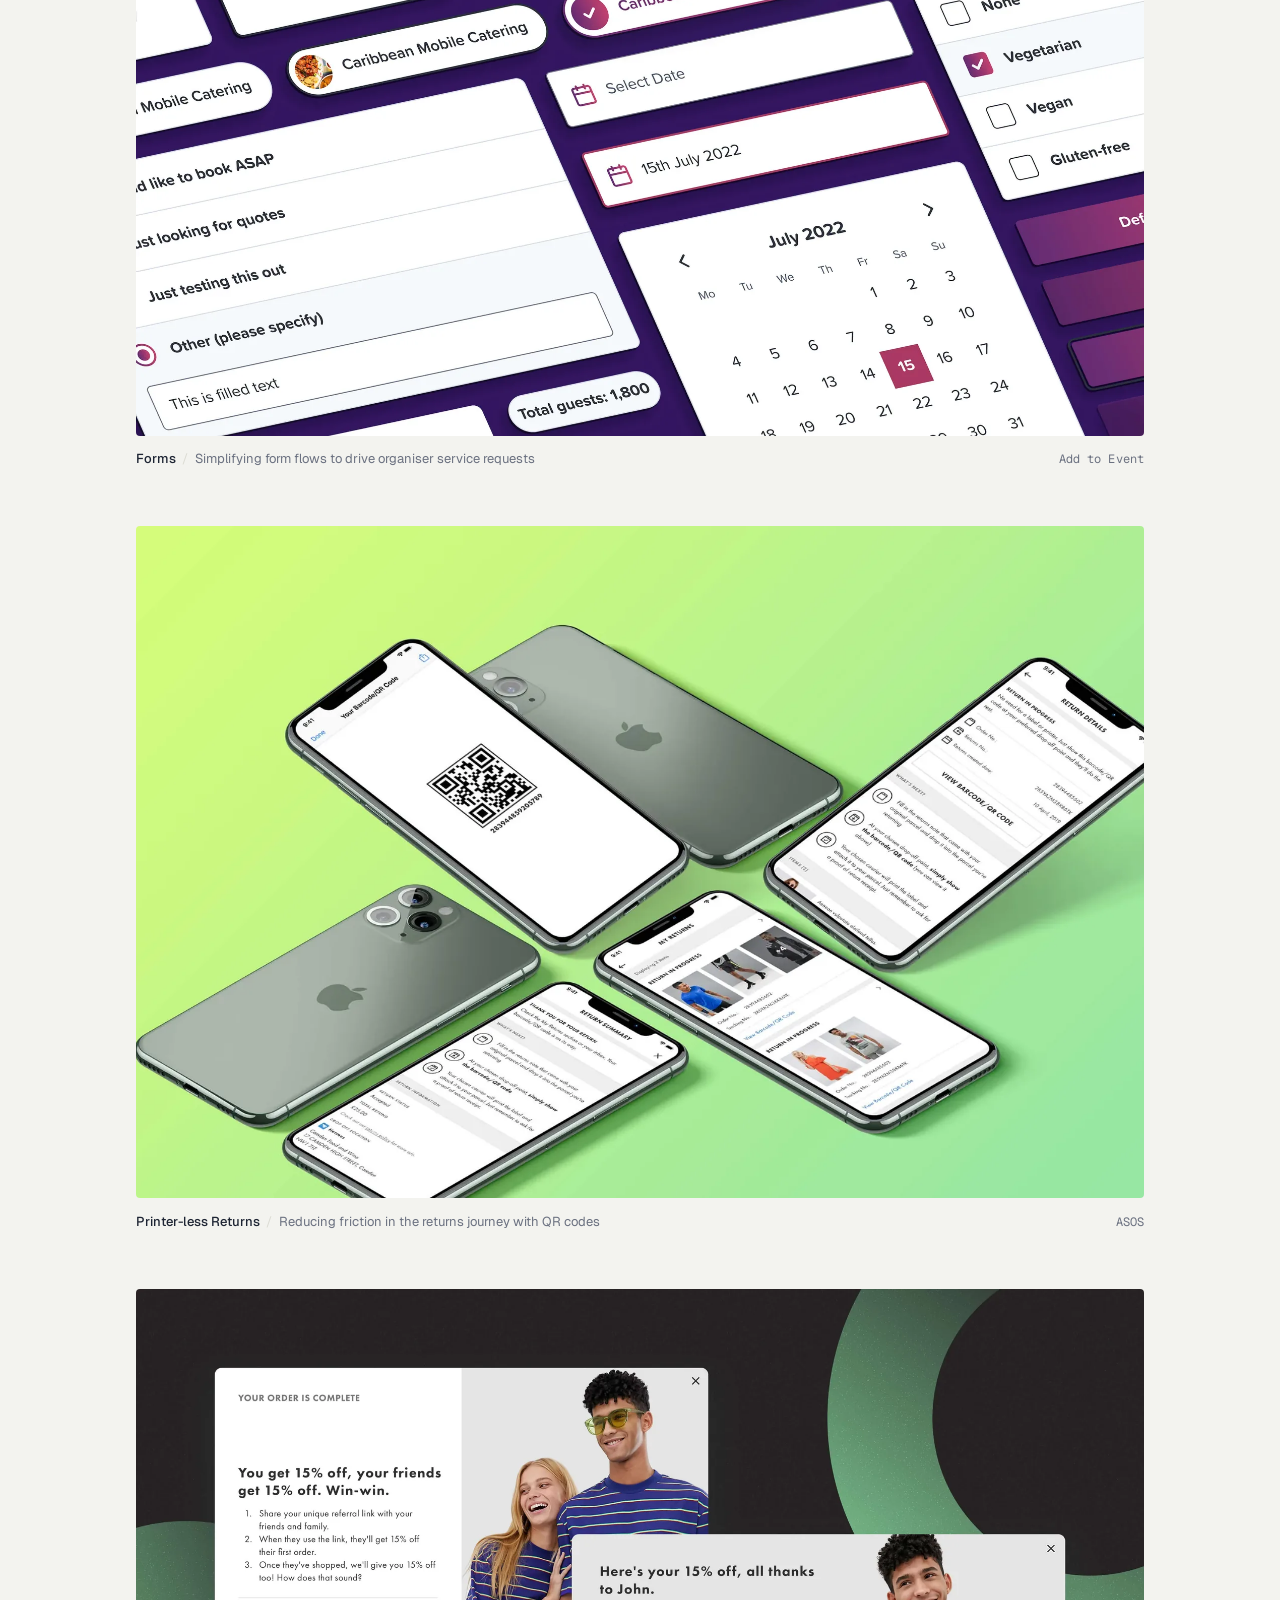
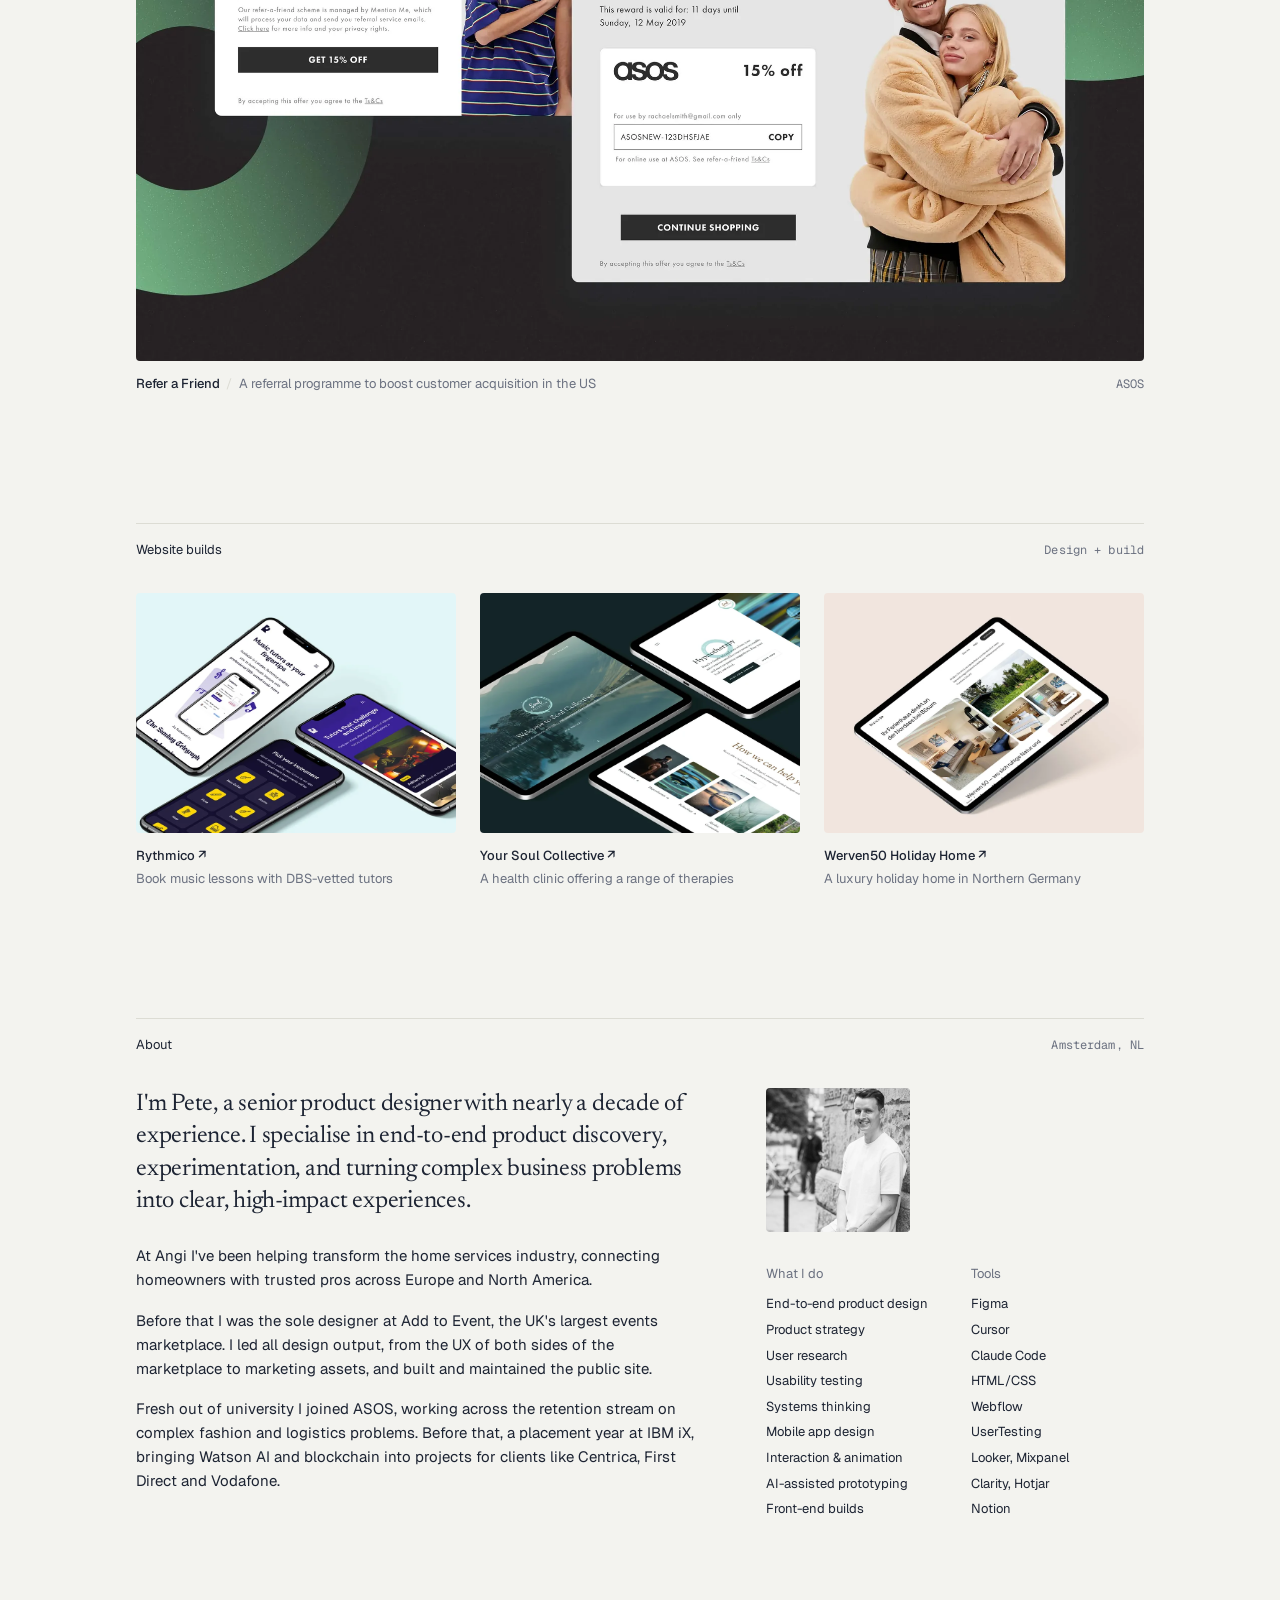
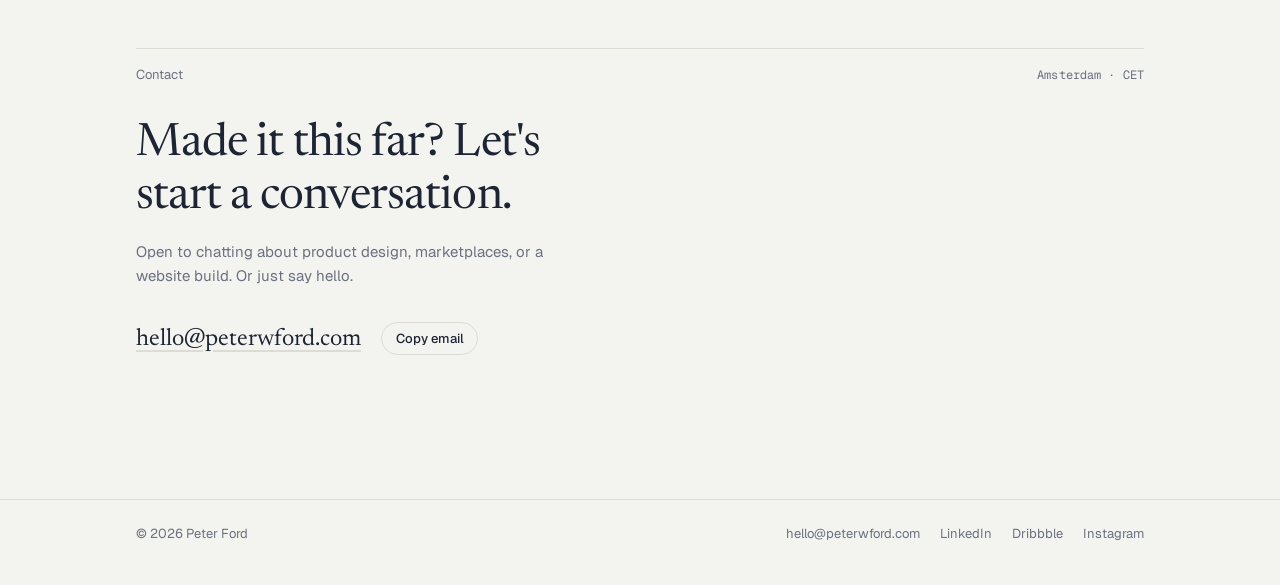
==== commit fa525922: "Describe the Add to Event role as sole designer in the hero The hero ledger said 'Founding designer'" ====
--- a/index.html
+++ b/index.html
@@ -48,7 +48,7 @@
         </div>
         <div>
           <dt>Previously</dt>
-          <dd><span class="line">Founding designer @ <a href="https://www.addtoevent.co.uk/">Add to Event</a>, designer @ <a href="https://www.asos.com/">ASOS</a>,</span> <span class="line">placement @ <a href="https://www.ibm.com/consulting/ibmix">IBM iX</a></span></dd>
+          <dd><span class="line">Sole designer @ <a href="https://www.addtoevent.co.uk/">Add to Event</a>, designer @ <a href="https://www.asos.com/">ASOS</a>,</span> <span class="line">placement @ <a href="https://www.ibm.com/consulting/ibmix">IBM iX</a></span></dd>
         </div>
       </dl>
     </section>
